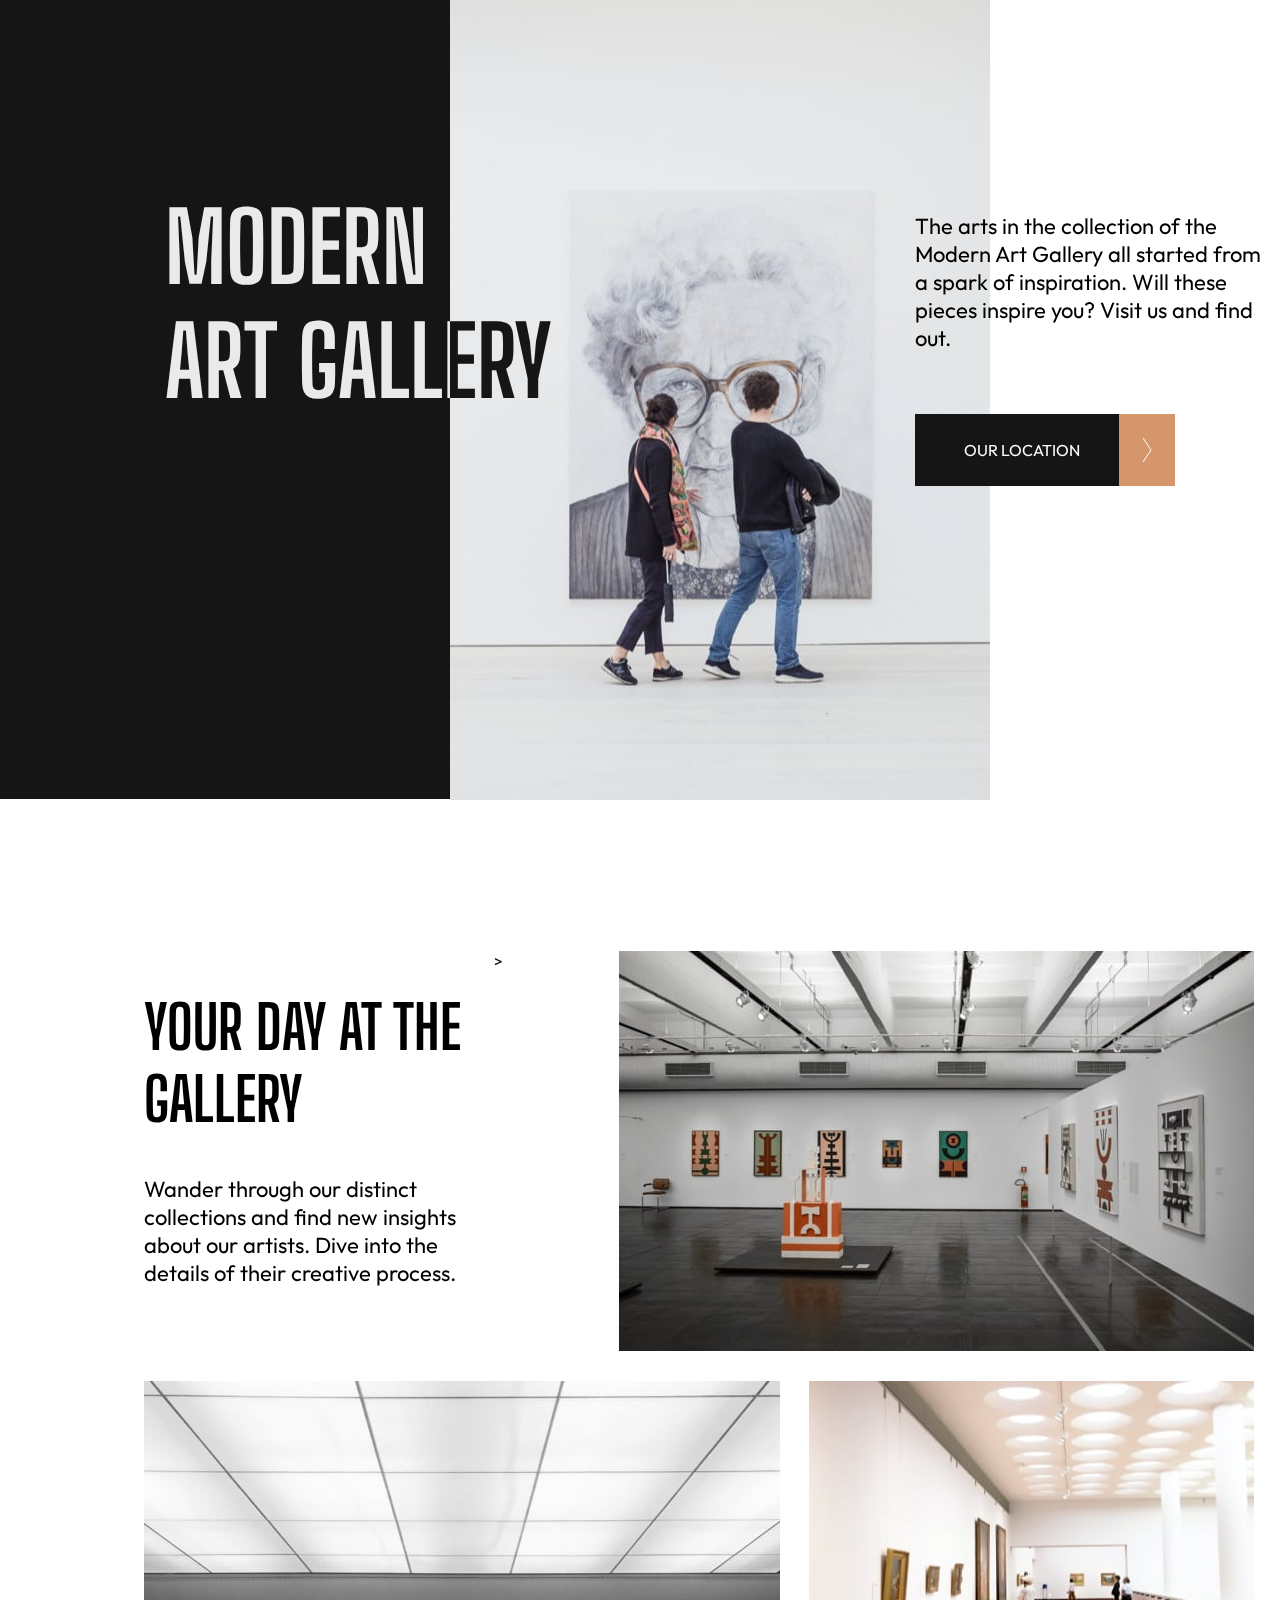
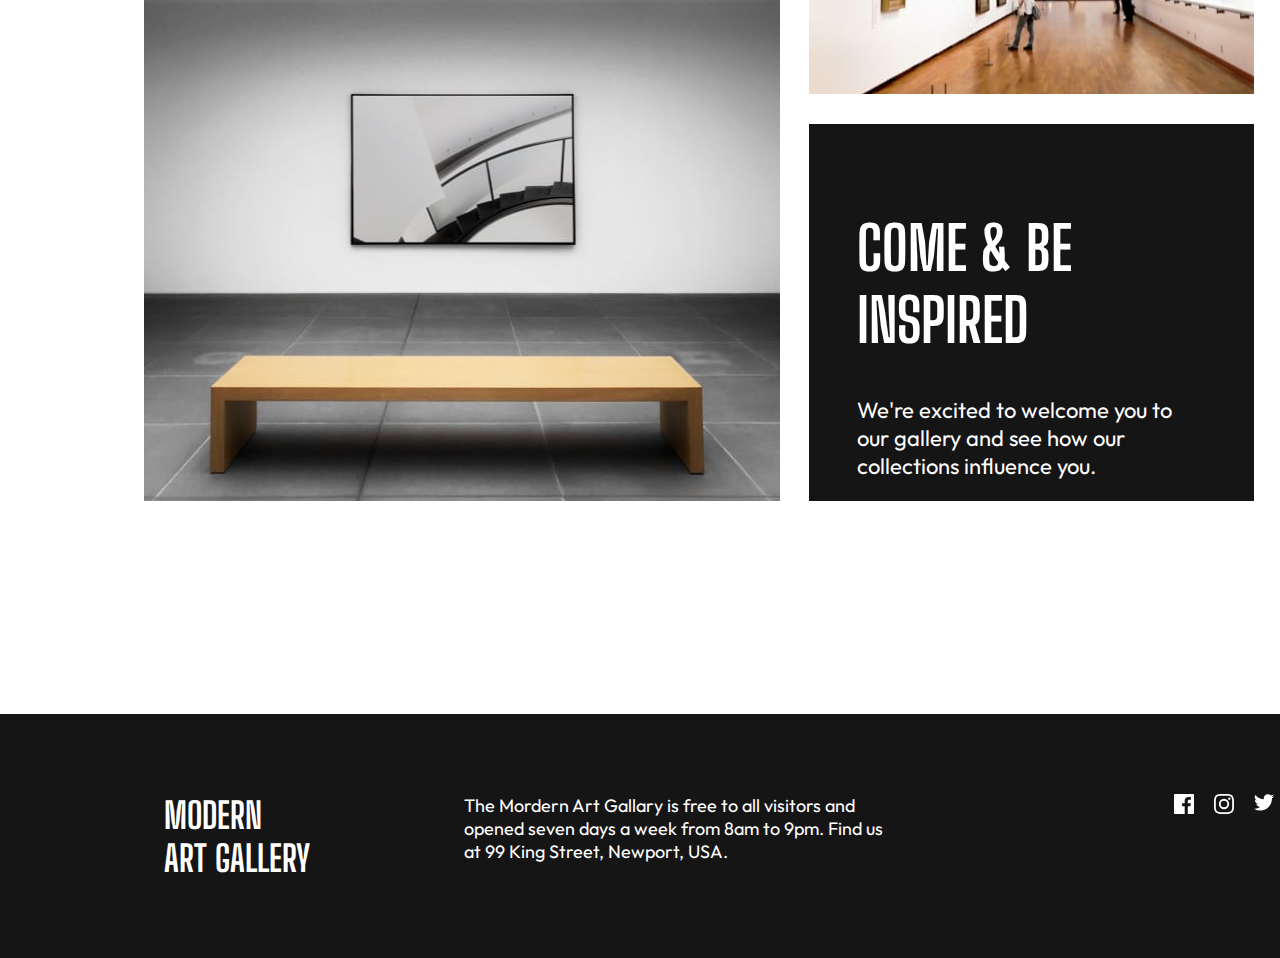
==== project-1.1/gallary.html @ 06f9ac6f "Almost finish with desktop first page" ====
<!DOCTYPE html>
<html lang="en">
<head>
    <meta charset="UTF-8">
    <meta http-equiv="X-UA-Compatible" content="IE=edge">
    <meta name="viewport" content="width=device-width, initial-scale=1.0">
    <link rel="icon" type="image/png" sizes="32x32" href="../art-gallery-website/assets/favicon-32x32.png">
    <title>Art Gallary | Awal Abdulai Project 1.10</title>
    <link rel="preconnect" href="https://fonts.googleapis.com">
    <link rel="preconnect" href="https://fonts.gstatic.com" crossorigin>
    <link href="https://fonts.googleapis.com/css2?family=Big+Shoulders+Display:wght@900&family=Outfit:wght@300&display=swap" rel="stylesheet">
    <link rel="stylesheet" href="./gallary-styles.css">
</head>
<body>
    <div id="container-1">
        <header id="main-header">
            <img id="img-hero-phone" src="../art-gallery-website/assets/mobile/image-hero.jpg">
            <img id="img-hero-tab" src="../art-gallery-website/assets/tablet/image-hero.jpg">
            <img id="img-hero-pc" src="../art-gallery-website/assets/desktop/image-hero.jpg">
            <div id="black-box"></div>
            <div id="main-header-text">
                <h1>MODERN <span>ART GALLERY</span></h1>
            <p>The arts in the collection of the
                Modern Art Gallery all started from
                a spark of inspiration. Will these 
                pieces inspire you? Visit us and find out.
            </p>
            <div id="location-main"><a id="location-main-a" href="#">OUR LOCATION</a><div id="location-dir"><img src="../art-gallery-website/assets/icon-arrow-right.svg" alt="right arrow"></div></div>
            </div>
            
        </header>
        <div id="gallery-room">
            <div id="gallery-room-head">
                <h1 class="medium-heading">YOUR DAY AT THE GALLERY</h1>
                <P>Wander through our distinct collections and find new insights
                    about our artists. Dive into the details of their creative process.
                </P>
            </div>
           >
                <img id="img-1" class="img-phone" src="../art-gallery-website/assets/mobile/image-grid-1.jpg">
                <img id="img-2" class="img-phone" src="../art-gallery-website/assets/mobile/image-grid-2.jpg">
                <img id="img-3" class="img-phone" src="../art-gallery-website/assets/mobile/image-grid-3.jpg">
           
                <img id="img-1" class="img-tab" src="../art-gallery-website/assets/tablet/image-grid-1.jpg">
                <img id="img-2" class="img-tab" src="../art-gallery-website/assets/tablet/image-grid-2.jpg">
                <img id="img-3" class="img-tab" src="../art-gallery-website/assets/tablet/image-grid-3.jpg">
            
                <img id="img-1" class="img-pc" src="../art-gallery-website/assets/desktop/image-grid-1.jpg" width="635px" height="400px">
                <img id="img-2" class="img-pc" src="../art-gallery-website/assets/desktop/image-grid-2.jpg" width="636px" height="720px">
                <img id="img-3" class="img-pc" src="../art-gallery-website/assets/desktop/image-grid-3.jpg" width="445px" height="313px">
           
            
            <div id="gallery-room-foot">
                <h1 class="medium-heading">COME & BE INSPIRED</h1>
                <P>We're excited to welcome you to our gallery 
                    and see how our collections influence you.
                </P>
            </div>
        </div>
        <footer id="main-footer">
            <div id="main-footer-content">
                <div id="main-footer-text">
                    <h1 class="small-heading">MODERN <span> ART GALLERY</span></h1>
                    <P>The Mordern Art Gallary is free to all visitors and opened
                    seven days a week from 8am to 9pm. Find us at 99 King
                    Street, Newport, USA.
                </P>
                </div>

                <div id="social">
                    <div id="facebook-el"><img id="facebook" src="../art-gallery-website/assets/icon-facebook.svg" alt="facebook"></div>
                    <div id="instagram-el"><img id="instagram" src="../art-gallery-website/assets/icon-instagram.svg" alt="instagram"></div>
                    <div id="twiter-el"><img id="tweeter" src="../art-gallery-website/assets/icon-twitter.svg" alt="twiter"></div>
                </div>
        
            </div>
    </footer>
    </div>
    
</body>
</html>
---- project-1.1/gallary-styles.css ----
:root{
    --brown:#D5966C;
    --black: #151515;
    --dark-gray: #444444;
    --white: #FFFFFF;
}
h1{
    font-family: 'Big Shoulders Display', cursive;
    font-size: 96px;
}
.medium-heading{font-size: 60px;}
.small-heading{font-size: 36px;}


p{
    font-family: 'Outfit', sans-serif;
    font-size: 22px;
}


html{
    /* background-color: aqua; */
    width: 100vw;
    overflow-x: hidden;
}
body{
    width: 100vw;
    /* background-color: #7a7777; */
    margin: 0px;
    overflow-x: hidden;
    font-family: 'Outfit', sans-serif;
}
#img-hero-phone{ display:none ;}
#img-hero-tab{ display:none ;}


.img-phone{display: none;}
.img-tab{display: none;}


#container-1{
margin: auto;
padding: 0;
width: 1440px;




}
header{
    position: relative;
    top: 0;
}
#main-header-text{
    width: 1110px;
    height: calc(160px + 64px + 72px);
    /* background-color: #ca7676; */
    position: absolute;
    left: 165px;
    top: 190px;
    

}
#main-header-text h1{
    display: block;
    width: 514px;
    position: absolute;
    margin-top: 0;
    top: 0;
    left: 0;
    color: var(--white);
    box-sizing: border-box;
    text-align: left;
    mix-blend-mode: difference;
    
    /* background-color: beige; */
}
#main-header-text p{
    display: block;
    position: absolute;
    width: 360px;
    right: 0;
    top: 0;
    /* background-color: aqua; */
}
#main-header-text span {
    display: block;
}
#black-box{
    width: 450px;
    height: 799px;
    background-color: var(--black);
    float: left;
    color: #151515;
}
#location-main{
    position: absolute;
    width: 260px;
    height: 72px;
    background-color: var(--black);
    color: var(--white);
    right: 100px;
    bottom: 0;

    --dir-color:var(--brown);
}
#location-main:hover{
    background-color: var(--brown);
    --dir-color: var(--black);

}
#location-dir{
    width: 56px;
    height: 72px;
    background-color: var(--dir-color);
    position: absolute;
    top: 0;
    right: 0;
}
#location-dir:hover{
    background-color: #151515;
}
#location-main-a{
    display: block;
    width: fit-content;
    color: var(--white);
    text-align: center;
    text-decoration: none;
    position: relative;
    top: 50%;
    left: 50%;
    transform: translate(-70%, -50%);
    
}
#location-main img{
    display: block;
    position: relative;
    top: 50%;
    left: 50%;
    transform: translate(-50%, -50%);
}

#gallery-room{
    width:1110px;
    height: 1150px;
    margin-top: 147px;

    position: relative;
    left: 144px;

}
#gallery-room-head{
    width: 350px;
    height: 280px;
    float: left;
    
    
}
#gallery-room-foot{
    background-color: var(--black);
    color: var(--white);
    width: 445px;
    height: 377px;
    box-sizing: border-box;
    padding: 48px;

    position: absolute;
    right: 0;
    bottom: 0;
}
#img-1{ float: right;}
#img-2{position: absolute; left: 0; bottom: 0;}
#img-3{position: absolute; right: 0; top: 430px;}

#main-footer{
    background-color: var(--black);
    color: var(--white);
    width: 1440px;
    height: 244px;
    padding: 80px 164px;

    margin-top: 213px;
    box-sizing: border-box;

    position: relative;
}
#main-footer-content{
    width: 1110px;
    height: 84px;
   

}
#main-footer-text{
    margin-top: 0;
    width: 730px; 
    height: 84px;

    float: left;
}
#main-footer-text span{ display: block;}

#main-footer-content h1 { display: block; width: 200px; height: 58px; float: left; margin-top: 0;}
#main-footer-content p{display:block; width: 430px; height: 84px; float: right; margin-top: 0; font-size: 18px;}
#social{
     width: 100px;
    height: 20px;
    float: right;

    display: flex;
    justify-content: space-between;
}

#facebook-el, #instagram-el{
    width: 20px;
    height: 20px;
} 
#twiter-el{
    width: 20px;
    height: 16.5px;
}
#facebook:hover, #instagram:hover, #tweeter:hover{
    accent-color: var(--brown);
}
@media screen and (max-width:375px) {
    #img-hero-phone{ display: block;}
    .img-phone{display: block;}

    #img-hero-pc{display: none;}
    .img-pc{display: none;}
}
@media screen and (max-width: 769px) {
    #img-hero-tab{ display: block;}
    .img-tab{display: block;}

    #img-hero-pc{display: none;}
    .img-pc{display: none;}
}
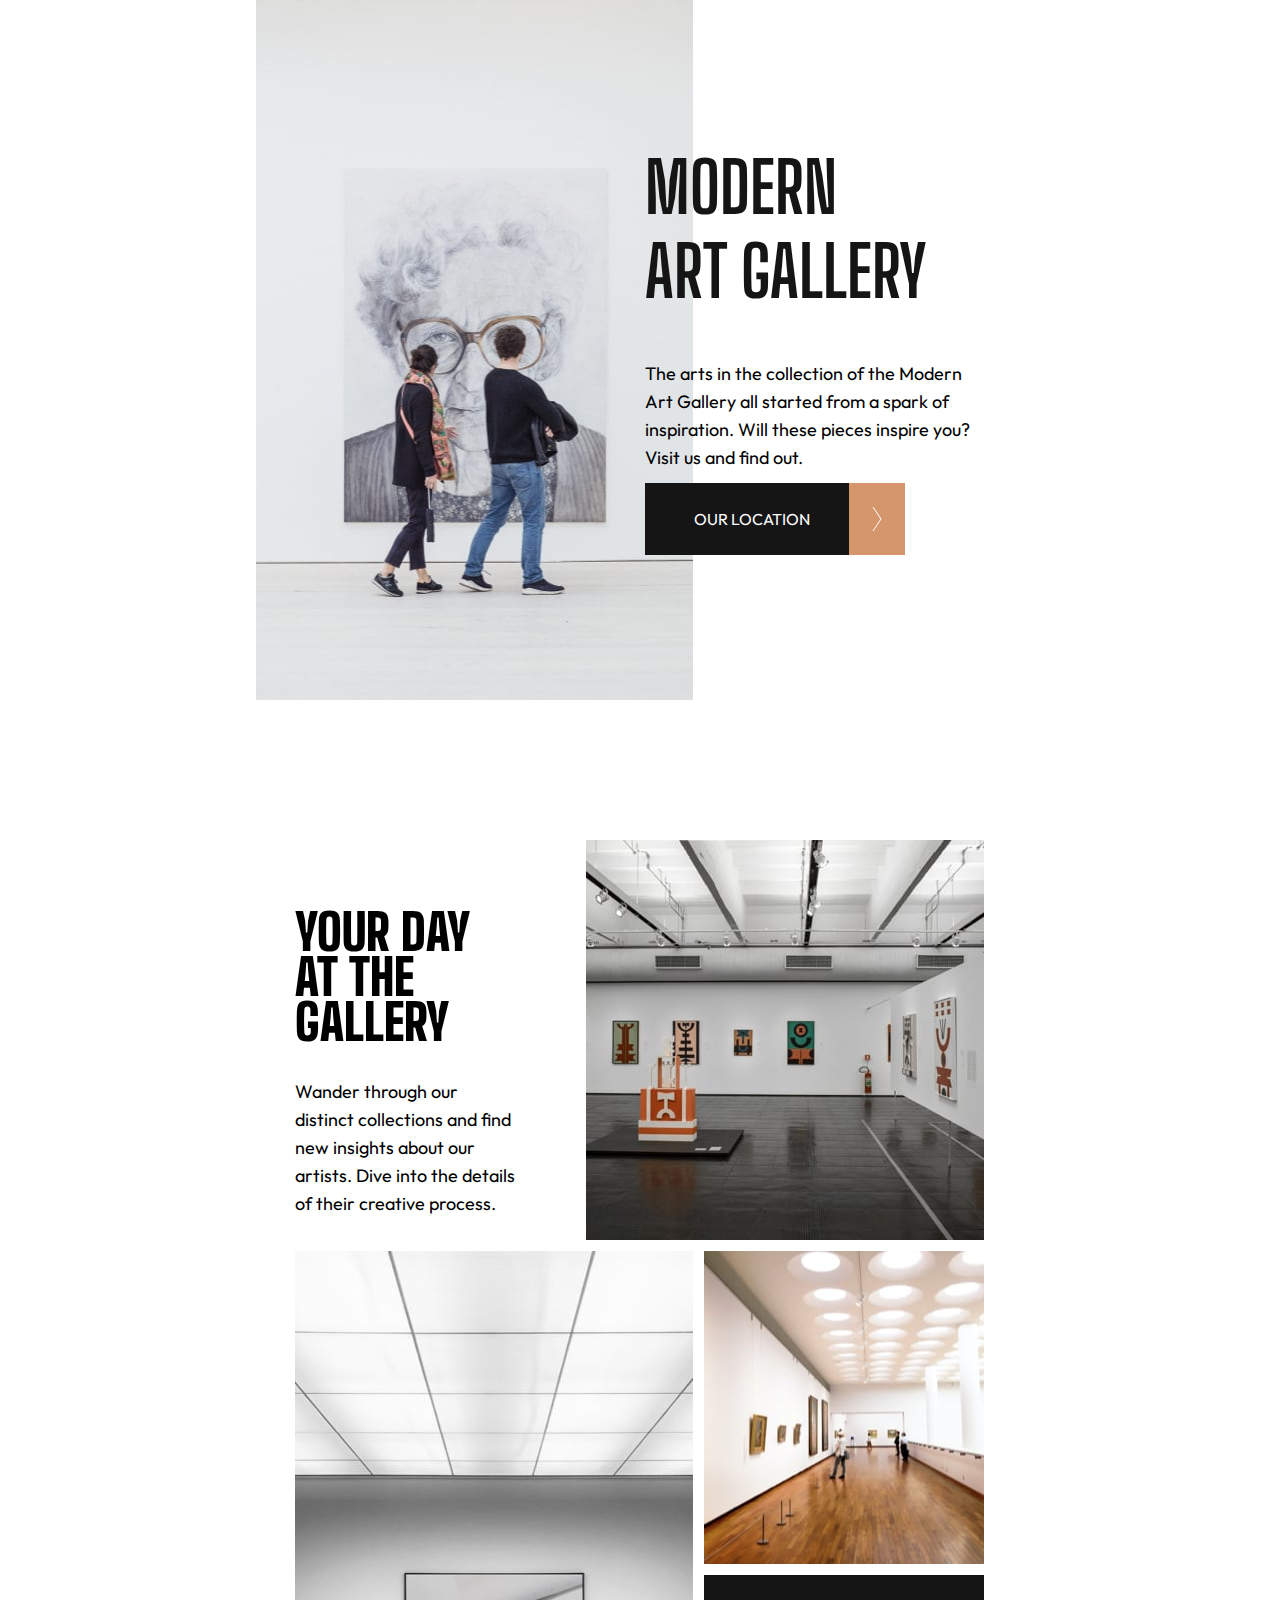
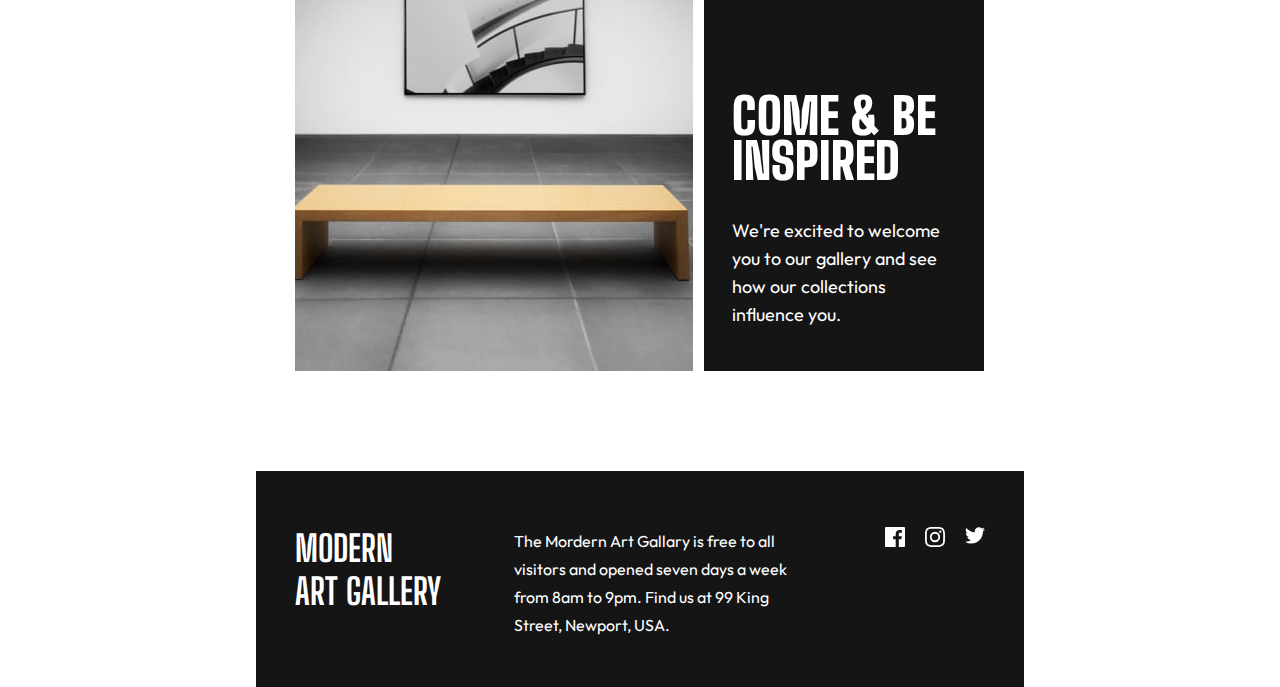
==== commit e22b3081: "ALmost finished all main pages" ====
--- a/project-1.1/gallary.html
+++ b/project-1.1/gallary.html
@@ -14,8 +14,8 @@
 <body>
     <div id="container-1">
         <header id="main-header">
-            <img id="img-hero-phone" src="../art-gallery-website/assets/mobile/image-hero.jpg">
-            <img id="img-hero-tab" src="../art-gallery-website/assets/tablet/image-hero.jpg">
+            <img id="img-hero-phone" src="../art-gallery-website/assets/mobile/image-hero.jpg" width="375px" height="240px">
+            <img id="img-hero-tab" src="../art-gallery-website/assets/tablet/image-hero.jpg" width="437px" height="700px">
             <img id="img-hero-pc" src="../art-gallery-website/assets/desktop/image-hero.jpg">
             <div id="black-box"></div>
             <div id="main-header-text">
@@ -24,8 +24,9 @@
                 Modern Art Gallery all started from
                 a spark of inspiration. Will these 
                 pieces inspire you? Visit us and find out.
+                <div id="location-main"><a id="location-main-a" href="#">OUR LOCATION</a><div id="location-dir"><img src="../art-gallery-website/assets/icon-arrow-right.svg" alt="right arrow"></div></div>
             </p>
-            <div id="location-main"><a id="location-main-a" href="#">OUR LOCATION</a><div id="location-dir"><img src="../art-gallery-website/assets/icon-arrow-right.svg" alt="right arrow"></div></div>
+            
             </div>
             
         </header>
@@ -36,10 +37,10 @@
                     about our artists. Dive into the details of their creative process.
                 </P>
             </div>
-           >
-                <img id="img-1" class="img-phone" src="../art-gallery-website/assets/mobile/image-grid-1.jpg">
-                <img id="img-2" class="img-phone" src="../art-gallery-website/assets/mobile/image-grid-2.jpg">
-                <img id="img-3" class="img-phone" src="../art-gallery-website/assets/mobile/image-grid-3.jpg">
+           
+                <img id="img-1" class="img-phone" src="../art-gallery-website/assets/mobile/image-grid-1.jpg" width="343px" height="320px">
+                <img id="img-2" class="img-phone" src="../art-gallery-website/assets/mobile/image-grid-2.jpg" width="343px" height="480px">
+                <img id="img-3" class="img-phone" src="../art-gallery-website/assets/mobile/image-grid-3.jpg" width="343px" height="200px">
            
                 <img id="img-1" class="img-tab" src="../art-gallery-website/assets/tablet/image-grid-1.jpg">
                 <img id="img-2" class="img-tab" src="../art-gallery-website/assets/tablet/image-grid-2.jpg">
--- a/project-1.1/gallary-styles.css
+++ b/project-1.1/gallary-styles.css
@@ -30,8 +30,8 @@
     overflow-x: hidden;
     font-family: 'Outfit', sans-serif;
 }
-#img-hero-phone{ display:none ;}
-#img-hero-tab{ display:none ;}
+#img-hero-phone{ display:none;}
+#img-hero-tab{display:none;}
 
 
 .img-phone{display: none;}
@@ -54,13 +54,13 @@
 #main-header-text{
     width: 1110px;
     height: calc(160px + 64px + 72px);
-    /* background-color: #ca7676; */
     position: absolute;
     left: 165px;
     top: 190px;
     
 
 }
+
 #main-header-text h1{
     display: block;
     width: 514px;
@@ -68,20 +68,19 @@
     margin-top: 0;
     top: 0;
     left: 0;
+    text-align: left;
     color: var(--white);
     box-sizing: border-box;
-    text-align: left;
     mix-blend-mode: difference;
-    
-    /* background-color: beige; */
-}
+}
+
 #main-header-text p{
     display: block;
     position: absolute;
     width: 360px;
     right: 0;
     top: 0;
-    /* background-color: aqua; */
+
 }
 #main-header-text span {
     display: block;
@@ -97,10 +96,11 @@
     position: absolute;
     width: 260px;
     height: 72px;
+    right: 100px;
+    bottom: 0;
+
     background-color: var(--black);
     color: var(--white);
-    right: 100px;
-    bottom: 0;
 
     --dir-color:var(--brown);
 }
@@ -221,17 +221,262 @@
 #facebook:hover, #instagram:hover, #tweeter:hover{
     accent-color: var(--brown);
 }
-@media screen and (max-width:375px) {
-    #img-hero-phone{ display: block;}
-    .img-phone{display: block;}
+@media screen and (min-width: 768px) and (max-width:1439.9px) {
+    p{
+        font-size: 18px;
+        line-height: 28px;
+    }
+    .medium-heading{font-size: 50px; line-height: 45px; font-weight: 900;}
+    .small-heading{font-size: 36px;}
+
+    #img-hero-tab{
+        display: block;
+        position: absolute;
+        top: 0;
+        left: 0;
+        }
+    .img-tab{display: block;}
+    #black-box{display: none;}
+    body{ margin-top: 0;}
+    #container-1{
+        margin-top: 0;
+        width: 768px;
+    }
+    header{
+        width: 100%;
+        height: 700px;
+        position: relative;
+        top: 0;
+        padding: 0;
+    }
 
     #img-hero-pc{display: none;}
     .img-pc{display: none;}
-}
-@media screen and (max-width: 769px) {
-    #img-hero-tab{ display: block;}
-    .img-tab{display: block;}
+
+    #main-header-text{
+        position: absolute;
+        width: 339px;
+        height: 410px;
+        left: 389px;
+        top: 145px;
+    }
+
+    #gallery-room-head{
+        width: 223px;
+        height: 299px;
+        position: absolute;
+        top: 36px;
+        left: 0;
+    }
+    #location-main{left: 0;}
+    #gallery-room-foot{
+        background-color: var(--black);
+        color: var(--white);
+        width: 280px;
+        height: 396px;
+        box-sizing: border-box;
+        padding: 85px 28px;
+    
+        position: absolute;
+        right: 0;
+        bottom: 0;
+    }
+    #img-1{
+        position: absolute;
+        top: 0;
+        right: 0;
+    }
+    #img-2{position: absolute; left: 0; bottom: 0;}
+    #img-3{position: absolute; right: 0; top: 411px;}
+    #main-header-text h1{
+        position: relative;
+        font-size: 70px;
+        width: 100%;
+        mix-blend-mode: normal;
+        color: var(--black);
+    }
+    #main-header-text p{
+        font-size: 18px;
+        position: relative;
+        width: 100%;
+    }
+    #gallery-room{
+        position: relative;
+        margin-top: 140px;
+        width: 689px;
+        height: 1131px;
+        left: 39px;
+    }
+    
+    #main-footer{
+        width: 100%;
+        height: 216px;
+        
+        margin-top: 100px;
+        box-sizing: border-box;
+        padding: 56px 39px;
+    
+        position: relative;
+    }
+    #main-footer-content{
+        width: 690px;
+        height: 104px;
+        
+    
+    }
+    #main-footer-text{
+        margin-top: 0;
+        width: 500px; 
+        height: 104px;
+    
+        float: left;
+    }
+    
+    #main-footer-content h1 { width: 200px; height: 40px; float: left; margin-top: 0;}
+    #main-footer-content p{ width: 281px; height: 104px; float: right; margin-top: 0; font-size: 16px;}
+    #social{
+        width: 100px;
+        height: 20px;
+        float: right;
+    
+        display: flex;
+        justify-content: space-between;
+    }
+
+}
+
+@media screen and (max-width:375px) {
+  
+    #img-hero-phone{display: block;}
+    .img-phone{display: block;}
 
     #img-hero-pc{display: none;}
     .img-pc{display: none;}
-}
+    #black-box{display: none;}
+
+    
+    p{
+        font-size: 18px;
+        line-height: 28px;
+        font-weight: 300;
+    }
+    .medium-heading{font-size: 50px; line-height: 45px; font-weight: 900;}
+    .small-heading{font-size: 36px;}
+
+    #container-1{
+        margin:0 auto;
+        width: 375px;
+        height: 2811px;
+    }
+    header{
+        width: 100%;
+        height: 630px;
+        position: relative;
+        top: 0;
+        padding: 0;
+    }
+
+    #gallery-room{
+        position: relative;
+        margin-top: 120px 0px auto auto;
+        width: 343px;
+        height: 1505px;
+        left: 16px;
+        
+    }
+
+    #main-footer{
+        width: 100%;
+        height: 336px;
+        
+        margin-top: 120px;
+        box-sizing: border-box;
+        padding: 48px 32px;
+    
+        position: absolute;
+        top: 2450px;
+    }
+
+    #main-header-text{
+        position: absolute;
+        width: 343px;
+        height: 390px;
+        
+        left: 16px;
+        top: 272px;
+    }
+
+    #main-header-text h1{
+        width: 343px;
+        height: 110px;
+        position: relative;
+        font-size: 70px;
+        top: 0;
+        left: 0;
+        mix-blend-mode: normal;
+        color: var(--black);
+    }
+
+    #main-header-text p{
+        position: absolute;
+        width: 100%;
+        top:  142px;
+        height: 112px;
+    }
+    #location-main{left: 0; margin-top: 32px;}
+
+
+    #gallery-room-head{
+       width: 343px;
+       height: 233px;
+       position: absolute;
+       top: 345px;
+    }
+    #gallery-room-foot{
+        background-color: var(--black);
+        color: var(--white);
+        width: 343px;
+        height: 329px;
+        position: absolute;
+        top: 1306px;
+        box-sizing: border-box;
+        padding: 85px 28px;
+    
+        
+    }
+    #img-1{
+        position: absolute;
+        top: 0;
+    }
+    #img-2{position: absolute; top: 585px;}
+    #img-3{position: absolute; top: 1081px;} 
+    
+
+    #main-footer-content{
+        width: 311px;
+        height: 240px;
+        
+    
+    }
+    #main-footer-text{
+        margin-top: 0;
+        width: 311px; 
+        height: 200px;
+        
+    }
+   
+    #main-footer-content h1 { width: 311px; height: 78px;}
+    #main-footer-content p{ width: 311px; height: 104px; } 
+
+    #social{
+        width: 100px;
+        height: 20px;
+        float: left;
+        margin-top: 32px;
+    
+        display: flex;
+        justify-content: space-between;
+    } 
+
+
+}
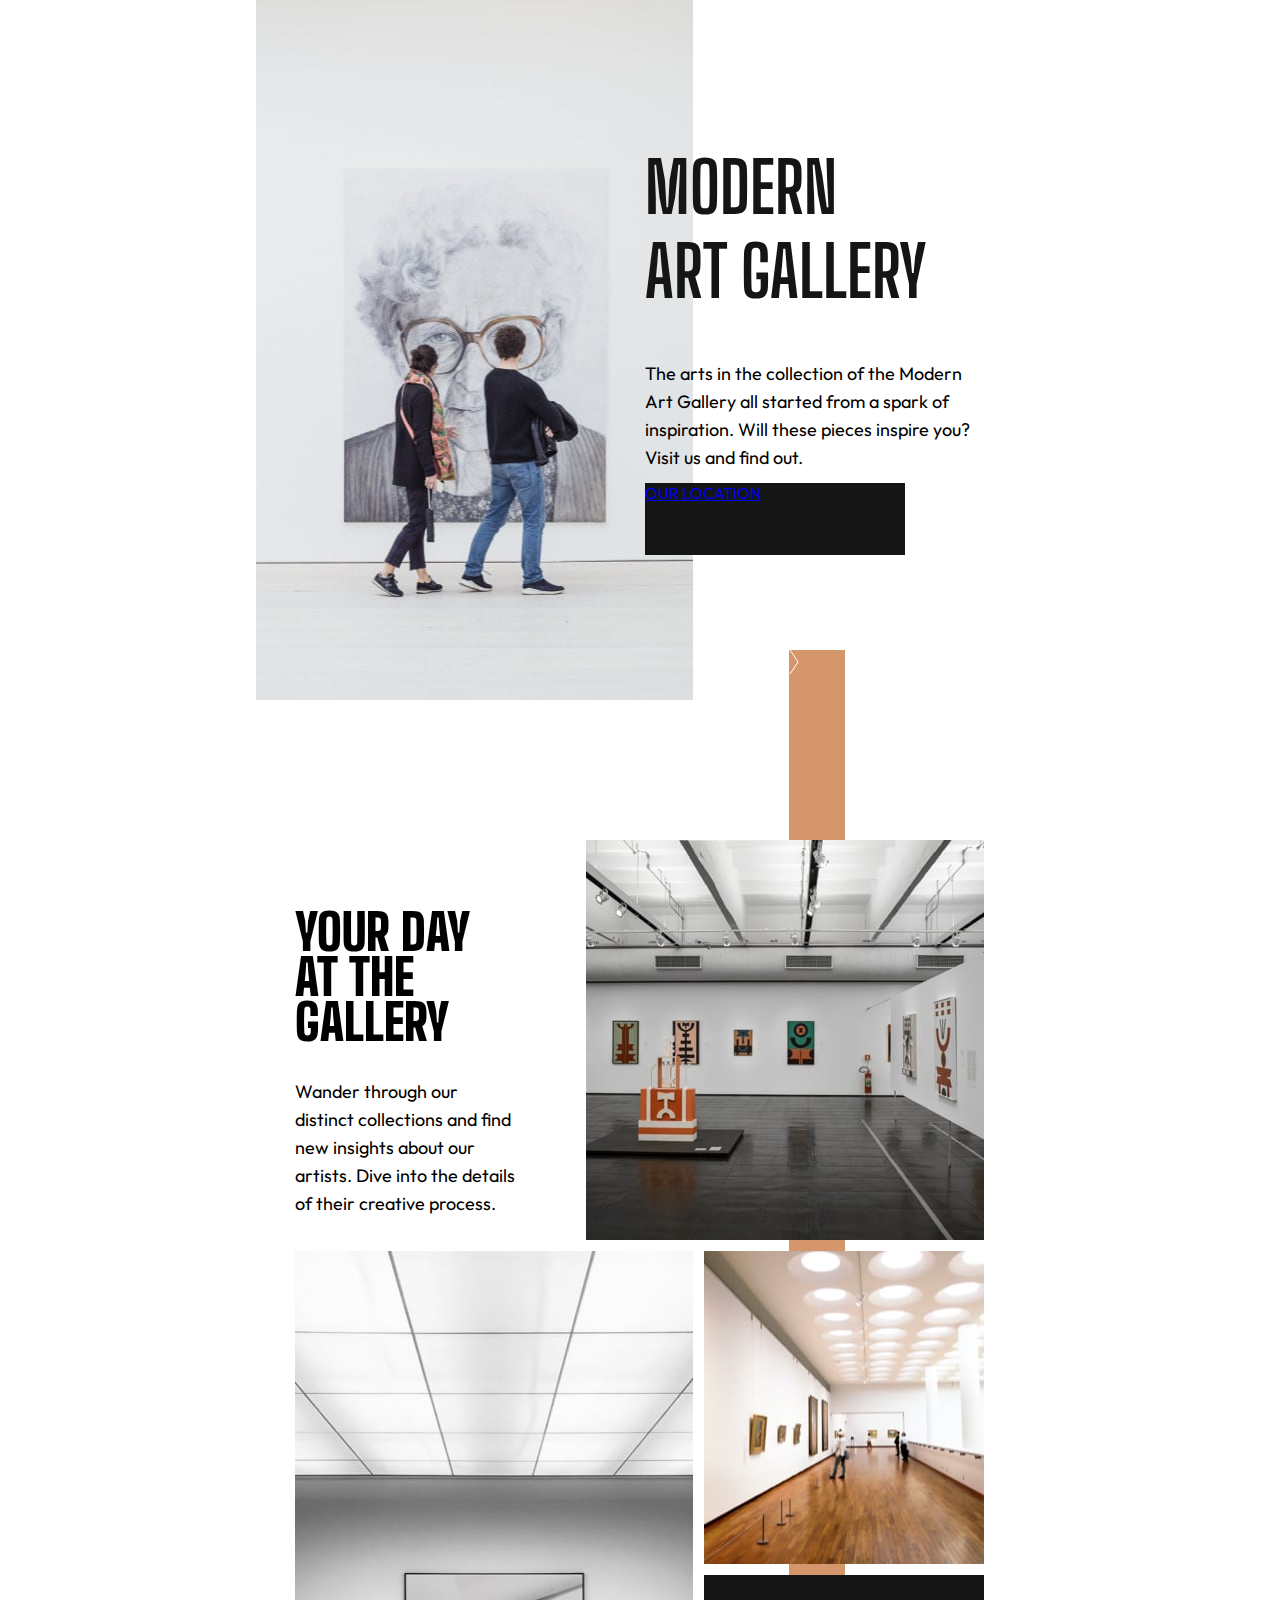
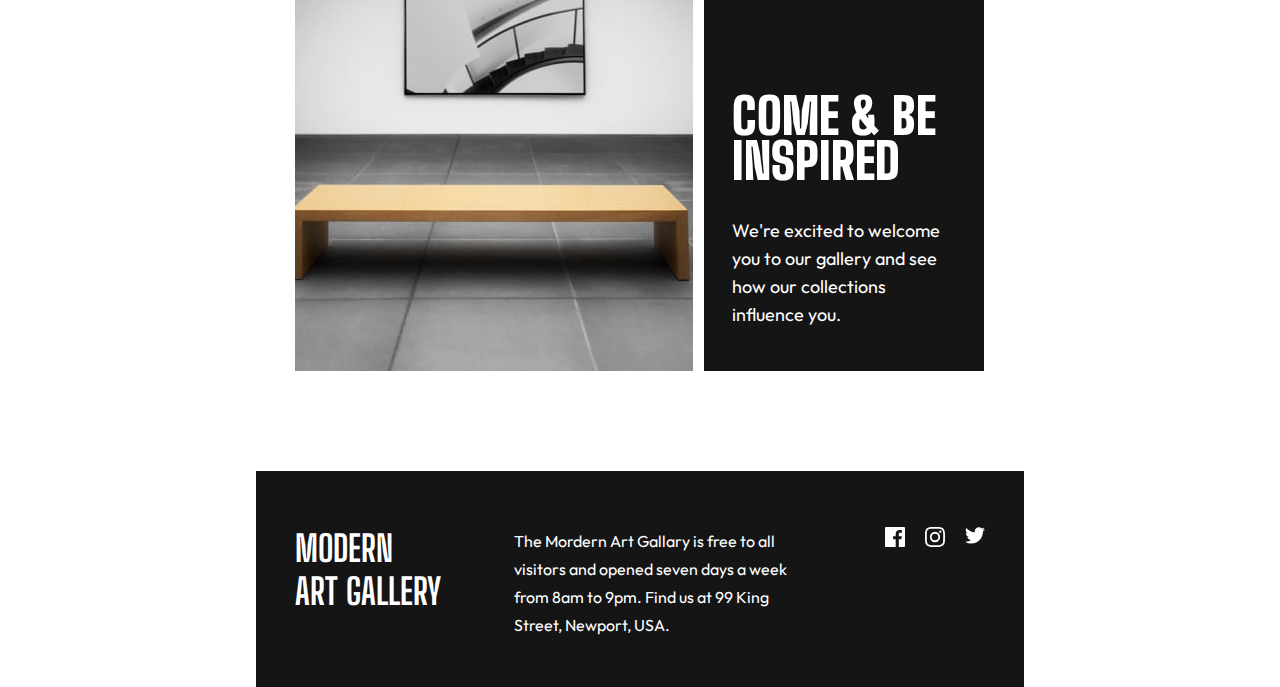
==== commit 342f9107: "trouble shooting commit" ====
--- a/project-1.1/gallary.html
+++ b/project-1.1/gallary.html
@@ -24,7 +24,7 @@
                 Modern Art Gallery all started from
                 a spark of inspiration. Will these 
                 pieces inspire you? Visit us and find out.
-                <div id="location-main"><a id="location-main-a" href="#">OUR LOCATION</a><div id="location-dir"><img src="../art-gallery-website/assets/icon-arrow-right.svg" alt="right arrow"></div></div>
+                <div id="location-main"><a id="location-main-a" href="./location.html">OUR LOCATION</a><div id="location-dir"><img src="../art-gallery-website/assets/icon-arrow-right.svg" alt="right arrow"></div></div>
             </p>
             
             </div>
@@ -77,6 +77,6 @@
             </div>
     </footer>
     </div>
-    
+
 </body>
-</html>+</html> --- a/project-1.1/gallary-styles.css
+++ b/project-1.1/gallary-styles.css
@@ -115,32 +115,7 @@
     background-color: var(--dir-color);
     position: absolute;
     top: 0;
-    right: 0;
-}
-#location-dir:hover{
-    background-color: #151515;
-}
-#location-main-a{
-    display: block;
-    width: fit-content;
-    color: var(--white);
-    text-align: center;
-    text-decoration: none;
-    position: relative;
-    top: 50%;
-    left: 50%;
-    transform: translate(-70%, -50%);
-    
-}
-#location-main img{
-    display: block;
-    position: relative;
-    top: 50%;
-    left: 50%;
-    transform: translate(-50%, -50%);
-}
-
-#gallery-room{
+    right: 
     width:1110px;
     height: 1150px;
     margin-top: 147px;
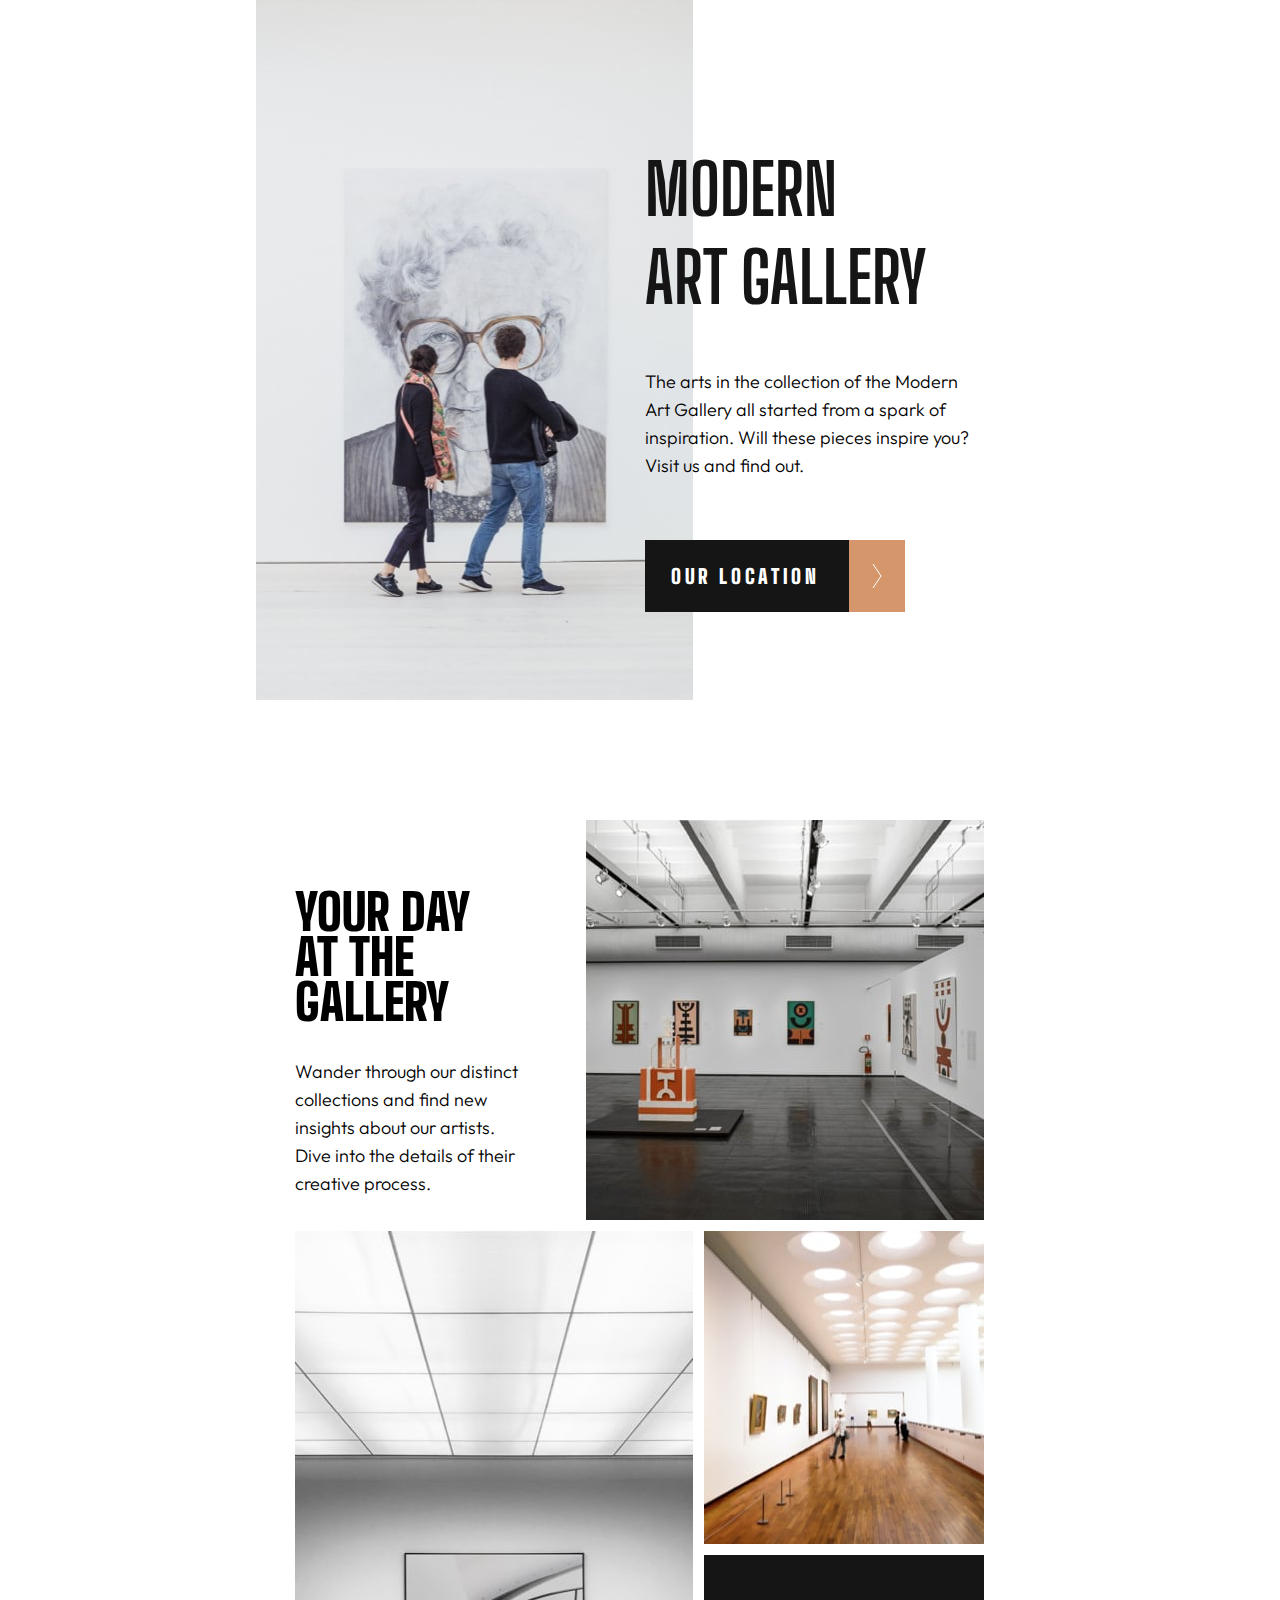
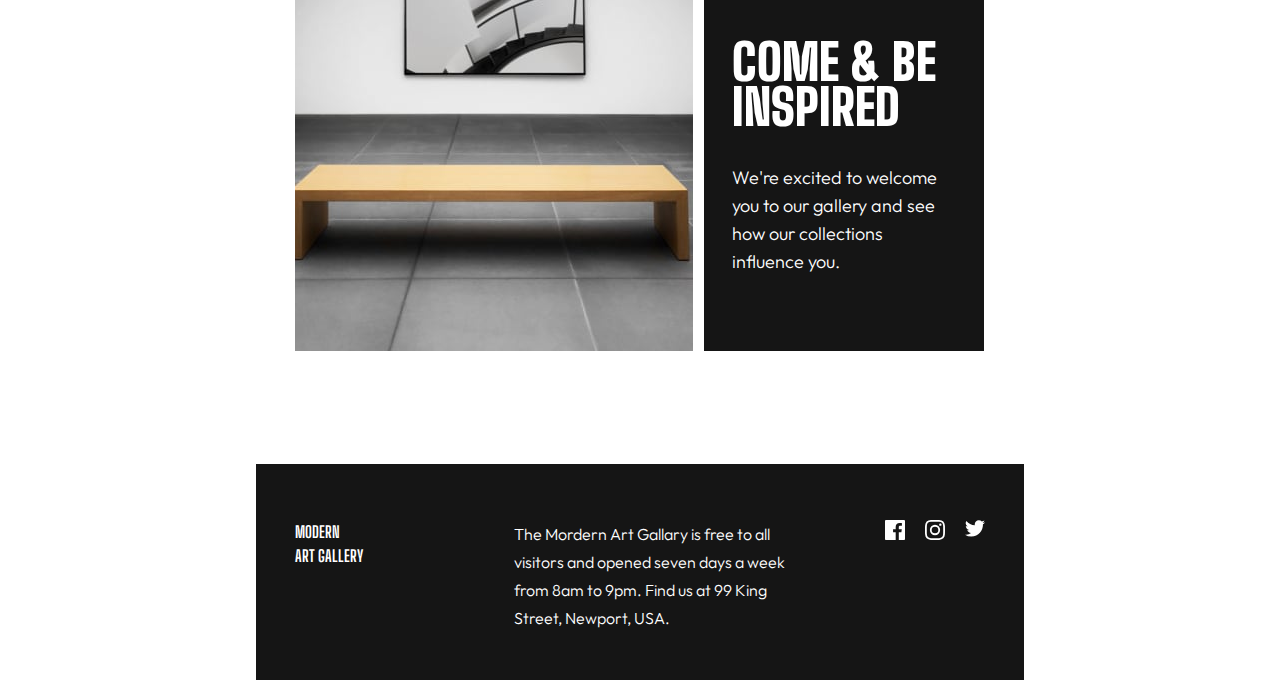
==== commit 63b93674: "Only to left with tab footer arrangement" ====
--- a/project-1.1/gallary.html
+++ b/project-1.1/gallary.html
@@ -19,12 +19,13 @@
             <img id="img-hero-pc" src="../art-gallery-website/assets/desktop/image-hero.jpg">
             <div id="black-box"></div>
             <div id="main-header-text">
-                <h1>MODERN <span>ART GALLERY</span></h1>
+                <h1>MODERN <br> ART GALLERY</h1>
             <p>The arts in the collection of the
                 Modern Art Gallery all started from
                 a spark of inspiration. Will these 
-                pieces inspire you? Visit us and find out.
-                <div id="location-main"><a id="location-main-a" href="./location.html">OUR LOCATION</a><div id="location-dir"><img src="../art-gallery-website/assets/icon-arrow-right.svg" alt="right arrow"></div></div>
+                pieces inspire you? Visit us and find out. 
+                <br>
+                <span id="location-main"><a id="location-main-a" href="./location.html">OUR LOCATION</a><span id="location-dir"><img src="../art-gallery-website/assets/icon-arrow-right.svg" alt="right arrow"></span></span>
             </p>
             
             </div>
@@ -32,7 +33,7 @@
         </header>
         <div id="gallery-room">
             <div id="gallery-room-head">
-                <h1 class="medium-heading">YOUR DAY AT THE GALLERY</h1>
+                <h1 class="medium-heading">YOUR DAY <br class="phoneBreak"> AT THE GALLERY</h1>
                 <P>Wander through our distinct collections and find new insights
                     about our artists. Dive into the details of their creative process.
                 </P>
@@ -61,17 +62,17 @@
         <footer id="main-footer">
             <div id="main-footer-content">
                 <div id="main-footer-text">
-                    <h1 class="small-heading">MODERN <span> ART GALLERY</span></h1>
-                    <P>The Mordern Art Gallary is free to all visitors and opened
+                    <h1 class="small-heading">MODERN <br> ART GALLERY</h1>
+                    <P class="small-p">The Mordern Art Gallary is free to all visitors and opened
                     seven days a week from 8am to 9pm. Find us at 99 King
                     Street, Newport, USA.
                 </P>
                 </div>
 
                 <div id="social">
-                    <div id="facebook-el"><img id="facebook" src="../art-gallery-website/assets/icon-facebook.svg" alt="facebook"></div>
-                    <div id="instagram-el"><img id="instagram" src="../art-gallery-website/assets/icon-instagram.svg" alt="instagram"></div>
-                    <div id="twiter-el"><img id="tweeter" src="../art-gallery-website/assets/icon-twitter.svg" alt="twiter"></div>
+                    <div id="facebook-el"><svg id="facebook" width="20" height="20" xmlns="http://www.w3.org/2000/svg"><path d="M18.896 0H1.104C.494 0 0 .494 0 1.104v17.793C0 19.506.494 20 1.104 20h9.58v-7.745H8.076V9.237h2.606V7.01c0-2.583 1.578-3.99 3.883-3.99 1.104 0 2.052.082 2.329.119v2.7h-1.598c-1.254 0-1.496.597-1.496 1.47v1.928h2.989l-.39 3.018h-2.6V20h5.098c.608 0 1.102-.494 1.102-1.104V1.104C20 .494 19.506 0 18.896 0Z" fill="#FFF"/></svg></div>
+                    <div id="instagram-el"><svg id="instagram" width="20" height="20" xmlns="http://www.w3.org/2000/svg"><path d="M10 1.802c2.67 0 2.987.01 4.042.059 2.71.123 3.975 1.409 4.099 4.099.048 1.054.057 1.37.057 4.04 0 2.672-.01 2.988-.057 4.042-.124 2.687-1.387 3.975-4.1 4.099-1.054.048-1.37.058-4.041.058-2.67 0-2.987-.01-4.04-.058-2.718-.124-3.977-1.416-4.1-4.1-.048-1.054-.058-1.37-.058-4.041 0-2.67.01-2.986.058-4.04.124-2.69 1.387-3.977 4.1-4.1 1.054-.048 1.37-.058 4.04-.058ZM10 0C7.284 0 6.944.012 5.877.06 2.246.227.227 2.242.061 5.877.01 6.944 0 7.284 0 10s.012 3.057.06 4.123c.167 3.632 2.182 5.65 5.817 5.817 1.067.048 1.407.06 4.123.06s3.057-.012 4.123-.06c3.629-.167 5.652-2.182 5.816-5.817.05-1.066.061-1.407.061-4.123s-.012-3.056-.06-4.122C19.777 2.249 17.76.228 14.124.06 13.057.01 12.716 0 10 0Zm0 4.865a5.135 5.135 0 1 0 0 10.27 5.135 5.135 0 0 0 0-10.27Zm0 8.468a3.333 3.333 0 1 1 0-6.666 3.333 3.333 0 0 1 0 6.666Zm5.338-9.87a1.2 1.2 0 1 0 0 2.4 1.2 1.2 0 0 0 0-2.4Z" fill="#FFF"/></svg></div>
+                    <div id="twiter-el"><svg id="twiter" width="20" height="17" xmlns="http://www.w3.org/2000/svg"><path d="M20 2.172a8.192 8.192 0 0 1-2.357.646 4.11 4.11 0 0 0 1.805-2.27 8.22 8.22 0 0 1-2.606.996A4.096 4.096 0 0 0 13.847.248c-2.65 0-4.596 2.472-3.998 5.037A11.648 11.648 0 0 1 1.392 1a4.109 4.109 0 0 0 1.27 5.478 4.086 4.086 0 0 1-1.858-.513c-.045 1.9 1.318 3.679 3.291 4.075a4.113 4.113 0 0 1-1.853.07 4.106 4.106 0 0 0 3.833 2.849A8.25 8.25 0 0 1 0 14.658a11.616 11.616 0 0 0 6.29 1.843c7.618 0 11.923-6.434 11.663-12.205A8.354 8.354 0 0 0 20 2.172Z" fill="#FFF"/></svg></div>
                 </div>
         
             </div>
--- a/project-1.1/gallary-styles.css
+++ b/project-1.1/gallary-styles.css
@@ -4,28 +4,34 @@
     --dark-gray: #444444;
     --white: #FFFFFF;
 }
+/* GENERAL SET UP */
 h1{
     font-family: 'Big Shoulders Display', cursive;
     font-size: 96px;
-}
-.medium-heading{font-size: 60px;}
-.small-heading{font-size: 36px;}
+    line-height: 88px;
+}
+.large-heading{font: 70px; line-height: 70px;}
+.medium-heading{font-size: 60px; line-height: 60px;}
+.small-heading{font-size: 36px; line-height: 36px;}
 
 
 p{
     font-family: 'Outfit', sans-serif;
     font-size: 22px;
-}
-
+    line-height: 32px;
+    font-weight: 300;
+}
+.small-p{
+    font-size: 18px;
+    line-height: 28px;
+}
 
 html{
-    /* background-color: aqua; */
     width: 100vw;
     overflow-x: hidden;
 }
 body{
     width: 100vw;
-    /* background-color: #7a7777; */
     margin: 0px;
     overflow-x: hidden;
     font-family: 'Outfit', sans-serif;
@@ -36,17 +42,19 @@
 
 .img-phone{display: none;}
 .img-tab{display: none;}
+.img-pc{position: relative;}
+
+.phoneBreak{display: none;}
+
 
 
 #container-1{
-margin: auto;
-padding: 0;
-width: 1440px;
-
-
-
-
-}
+    margin: auto;
+    padding: 0;
+    width: 1440px;
+    position: relative;
+}
+
 header{
     position: relative;
     top: 0;
@@ -57,8 +65,6 @@
     position: absolute;
     left: 165px;
     top: 190px;
-    
-
 }
 
 #main-header-text h1{
@@ -77,27 +83,27 @@
 #main-header-text p{
     display: block;
     position: absolute;
-    width: 360px;
+    width: 350px;
+    height: 160px;
     right: 0;
     top: 0;
-
-}
-#main-header-text span {
-    display: block;
-}
+}
+
 #black-box{
     width: 450px;
     height: 799px;
     background-color: var(--black);
     float: left;
-    color: #151515;
 }
 #location-main{
-    position: absolute;
+    font-size: 20px;
+    line-height: 24px;
+    font-weight: 800;
+    display: block;
     width: 260px;
+    margin-top: 60px;
     height: 72px;
-    right: 100px;
-    bottom: 0;
+    position: relative;
 
     background-color: var(--black);
     color: var(--white);
@@ -110,19 +116,49 @@
 
 }
 #location-dir{
+    display: block;
     width: 56px;
     height: 72px;
     background-color: var(--dir-color);
     position: absolute;
     top: 0;
-    right: 
-    width:1110px;
+    right: 0;
+}
+#location-dir:hover{
+    background-color:var(--black);
+}
+#location-main-a{
+    display: block;
+    font-family: 'Big Shoulders Display', cursive;
+    font-weight: 800;
+    font-size: 20px;
+    line-height: 24px;
+    letter-spacing: 3.63636px;
+    width: fit-content;
+    font-weight: bolder;
+    color: var(--white);
+    text-align: center;
+    text-decoration: none;
+    position: relative;
+    top: 50%;
+    left: 50%;
+    transform: translate(-70%, -50%);
+    
+}
+#location-main img{
+    display: block;
+    position: relative;
+    top: 50%;
+    left: 50%;
+    transform: translate(-50%, -50%);
+}
+
+#gallery-room{
+    width: 1110px;
     height: 1150px;
-    margin-top: 147px;
-
     position: relative;
     left: 144px;
-
+    top:260px;
 }
 #gallery-room-head{
     width: 350px;
@@ -143,6 +179,7 @@
     right: 0;
     bottom: 0;
 }
+#gallery-room-foot h1{margin-top: 0;}
 #img-1{ float: right;}
 #img-2{position: absolute; left: 0; bottom: 0;}
 #img-3{position: absolute; right: 0; top: 430px;}
@@ -154,17 +191,16 @@
     height: 244px;
     padding: 80px 164px;
 
-    margin-top: 213px;
     box-sizing: border-box;
 
     position: relative;
+    top: 473px ;
 }
 #main-footer-content{
     width: 1110px;
     height: 84px;
-   
-
-}
+}
+
 #main-footer-text{
     margin-top: 0;
     width: 730px; 
@@ -172,10 +208,17 @@
 
     float: left;
 }
-#main-footer-text span{ display: block;}
-
-#main-footer-content h1 { display: block; width: 200px; height: 58px; float: left; margin-top: 0;}
-#main-footer-content p{display:block; width: 430px; height: 84px; float: right; margin-top: 0; font-size: 18px;}
+
+#main-footer-content h1 { 
+    display: block; 
+    width: 160px; 
+    height: 59px; 
+    float: left; 
+    margin-top: 0; 
+    font-size: medium;
+    line-height: 24px;
+}
+#main-footer-content p{display:block; width: 430px; height: 84px; float: right; margin-top: 0;}
 #social{
      width: 100px;
     height: 20px;
@@ -193,10 +236,14 @@
     width: 20px;
     height: 16.5px;
 }
-#facebook:hover, #instagram:hover, #tweeter:hover{
-    accent-color: var(--brown);
-}
+
+path:hover{
+    stroke: var(--brown);
+    fill: var(--brown);
+}
+
 @media screen and (min-width: 768px) and (max-width:1439.9px) {
+    /* General settings */
     p{
         font-size: 18px;
         line-height: 28px;
@@ -204,19 +251,29 @@
     .medium-heading{font-size: 50px; line-height: 45px; font-weight: 900;}
     .small-heading{font-size: 36px;}
 
-    #img-hero-tab{
-        display: block;
-        position: absolute;
-        top: 0;
-        left: 0;
-        }
-    .img-tab{display: block;}
-    #black-box{display: none;}
-    body{ margin-top: 0;}
+    /* Arranging body items */
+    body{
+        width: 100vw;
+        margin-top: 0; 
+        position: relative;
+    }
     #container-1{
         margin-top: 0;
         width: 768px;
-    }
+        height: 2287px;
+        position: relative;
+    }
+    #img-hero-tab{
+        display: block;
+        position: relative;
+        top: 0;
+        left: 0;
+    }
+    .img-tab{
+        display: block;
+    }
+    #black-box{display: none;}
+    
     header{
         width: 100%;
         height: 700px;
@@ -225,9 +282,19 @@
         padding: 0;
     }
 
+    #gallery-room{
+        position: relative;
+        margin-top:-140px;
+
+        width: 689px;
+        height: 1131px;
+        left: 39px;
+    }
+
     #img-hero-pc{display: none;}
     .img-pc{display: none;}
 
+    /* Arranging header */
     #main-header-text{
         position: absolute;
         width: 339px;
@@ -235,7 +302,8 @@
         left: 389px;
         top: 145px;
     }
-
+    
+    /* Arranging Gallery room */
     #gallery-room-head{
         width: 223px;
         height: 299px;
@@ -244,6 +312,7 @@
         left: 0;
     }
     #location-main{left: 0;}
+
     #gallery-room-foot{
         background-color: var(--black);
         color: var(--white);
@@ -256,6 +325,7 @@
         right: 0;
         bottom: 0;
     }
+    #gallery-room-foot h1{margin-top: 0;}
     #img-1{
         position: absolute;
         top: 0;
@@ -275,19 +345,12 @@
         position: relative;
         width: 100%;
     }
-    #gallery-room{
-        position: relative;
-        margin-top: 140px;
-        width: 689px;
-        height: 1131px;
-        left: 39px;
-    }
     
     #main-footer{
+        margin-top: -100px;
         width: 100%;
         height: 216px;
-        
-        margin-top: 100px;
+    
         box-sizing: border-box;
         padding: 56px 39px;
     
@@ -296,9 +359,8 @@
     #main-footer-content{
         width: 690px;
         height: 104px;
-        
-    
-    }
+    }
+
     #main-footer-text{
         margin-top: 0;
         width: 500px; 
@@ -320,15 +382,16 @@
 
 }
 
-@media screen and (max-width:375px) {
-  
+@media screen and (min-width:375px) and (max-width: 767.9px) {
+    
+    /* GENERAL PAGE SET-UP */
     #img-hero-phone{display: block;}
     .img-phone{display: block;}
 
     #img-hero-pc{display: none;}
     .img-pc{display: none;}
     #black-box{display: none;}
-
+    .phoneBreak{display: block;}
     
     p{
         font-size: 18px;
@@ -338,6 +401,8 @@
     .medium-heading{font-size: 50px; line-height: 45px; font-weight: 900;}
     .small-heading{font-size: 36px;}
 
+    /* Aranging body items 
+    ========================*/
     #container-1{
         margin:0 auto;
         width: 375px;
@@ -352,12 +417,12 @@
     }
 
     #gallery-room{
-        position: relative;
-        margin-top: 120px 0px auto auto;
+        position: absolute;
+        margin-top: 0px 0px auto auto;
         width: 343px;
-        height: 1505px;
+        height: 1605px;
+        top: calc(630px + 120px);
         left: 16px;
-        
     }
 
     #main-footer{
@@ -372,6 +437,9 @@
         top: 2450px;
     }
 
+    /* Arranging the elements of gallery room 
+    ============================================*/
+
     #main-header-text{
         position: absolute;
         width: 343px;
@@ -385,7 +453,8 @@
         width: 343px;
         height: 110px;
         position: relative;
-        font-size: 70px;
+        font-size: 60px;
+        line-height: 55px;
         top: 0;
         left: 0;
         mix-blend-mode: normal;
@@ -399,33 +468,41 @@
         height: 112px;
     }
     #location-main{left: 0; margin-top: 32px;}
-
-
     #gallery-room-head{
        width: 343px;
        height: 233px;
        position: absolute;
        top: 345px;
     }
+    #gallery-room-head h1{
+        margin-bottom: 24px;
+    }
+    #gallery-room-head h1{
+        margin-top: 0;
+    }
+
     #gallery-room-foot{
         background-color: var(--black);
         color: var(--white);
         width: 343px;
         height: 329px;
         position: absolute;
-        top: 1306px;
+        top: calc(345px + 233px + 32px + 480px + 16px + 200px + 16px);
         box-sizing: border-box;
-        padding: 85px 28px;
-    
+        padding: 48px 24px;
+    }
+    #gallery-room-foot h1{margin-top: 0;}
+    #img-1{
+        position: absolute;
+        top: 0;
         
     }
-    #img-1{
-        position: absolute;
-        top: 0;
-    }
-    #img-2{position: absolute; top: 585px;}
-    #img-3{position: absolute; top: 1081px;} 
-    
+    #img-2{position: absolute; top: calc(345px + 233px + 32px);}
+    #img-3{position: absolute; top: calc(345px + 233px + 32px + 480px + 16px);} 
+    
+
+    /* Arranging the elements in the footer
+    ========================================= */
 
     #main-footer-content{
         width: 311px;
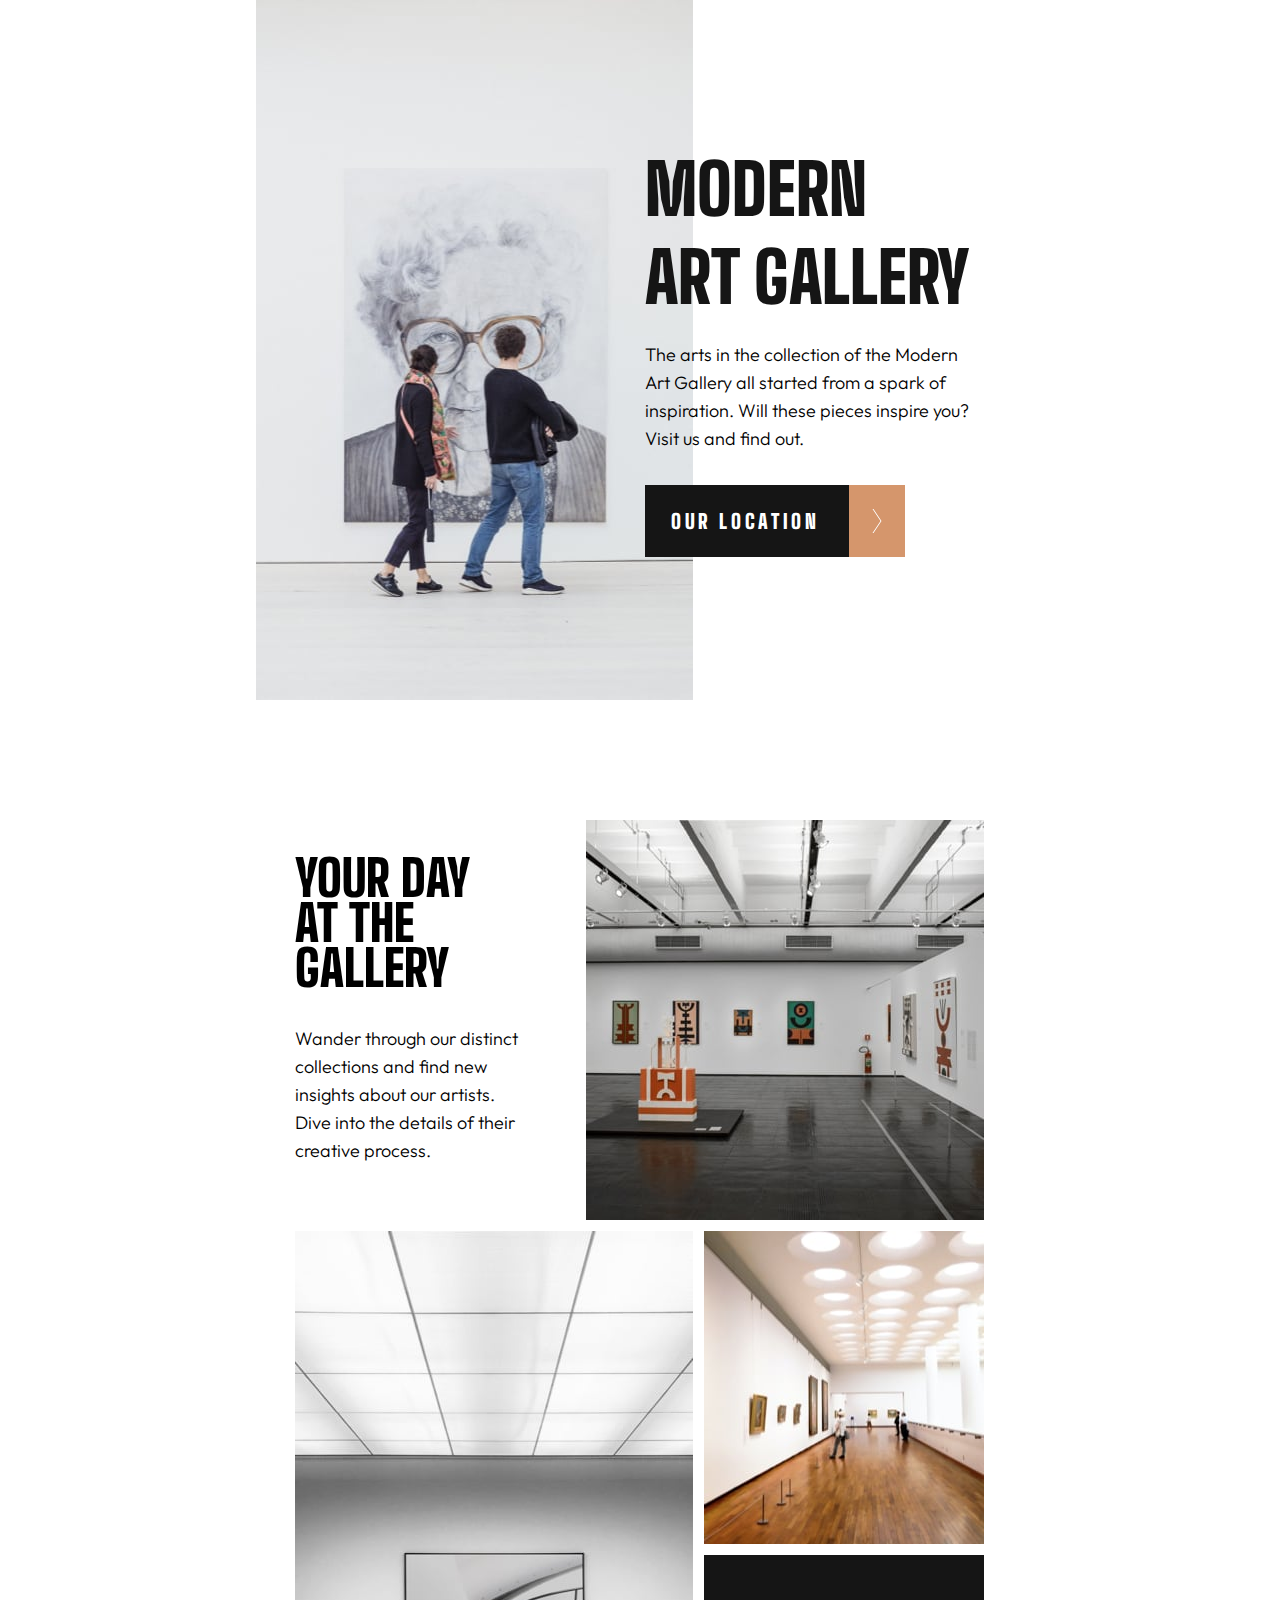
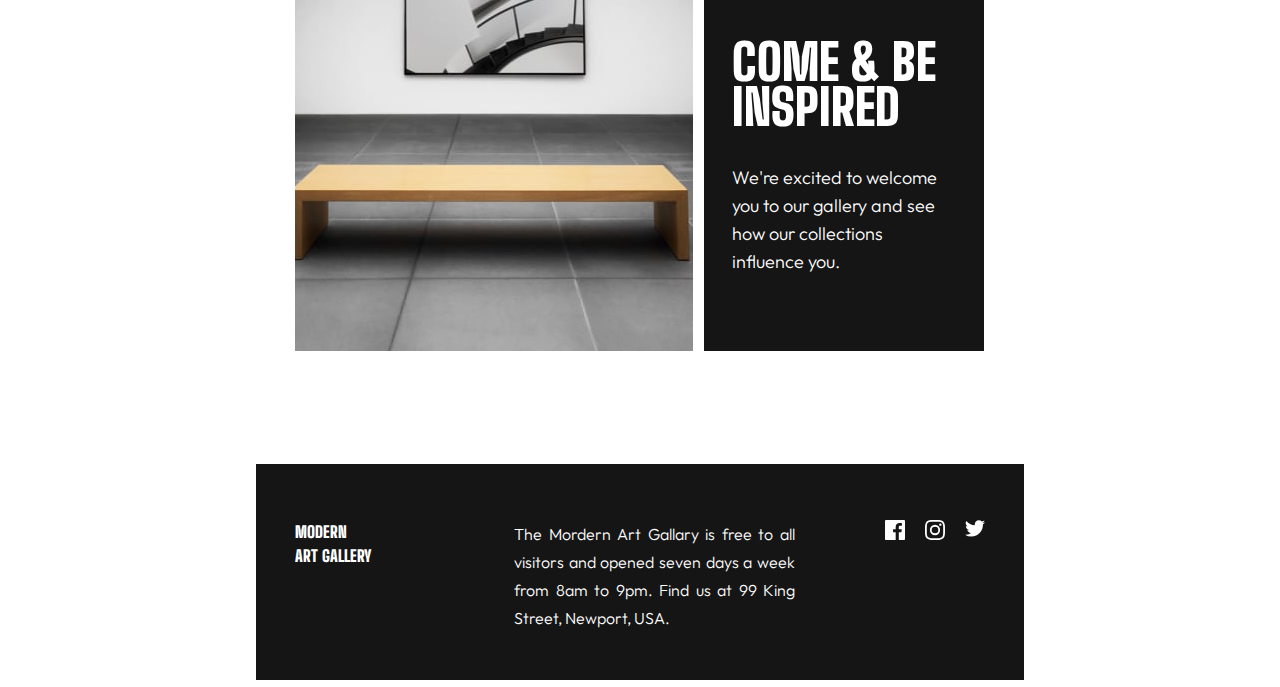
==== commit ba5331b9: "Good to go" ====
--- a/project-1.1/gallary.html
+++ b/project-1.1/gallary.html
@@ -54,9 +54,9 @@
             
             <div id="gallery-room-foot">
                 <h1 class="medium-heading">COME & BE INSPIRED</h1>
-                <P>We're excited to welcome you to our gallery 
+                <p>We're excited to welcome you to our gallery 
                     and see how our collections influence you.
-                </P>
+                </p>
             </div>
         </div>
         <footer id="main-footer">
--- a/project-1.1/gallary-styles.css
+++ b/project-1.1/gallary-styles.css
@@ -6,13 +6,15 @@
 }
 /* GENERAL SET UP */
 h1{
-    font-family: 'Big Shoulders Display', cursive;
+    font-family: 'Big Shoulders Display', sans-serif;
     font-size: 96px;
     line-height: 88px;
-}
-.large-heading{font: 70px; line-height: 70px;}
-.medium-heading{font-size: 60px; line-height: 60px;}
-.small-heading{font-size: 36px; line-height: 36px;}
+    font-weight: 900;
+}
+
+.large-heading{font: 70px; line-height: 70px; font-weight: 900;}
+.medium-heading{font-size: 60px; line-height: 50px; font-weight: 900;}
+.small-heading{font-size: 36px; line-height: 36px; font-weight: 900;}
 
 
 p{
@@ -24,6 +26,7 @@
 .small-p{
     font-size: 18px;
     line-height: 28px;
+    font-weight: 300;
 }
 
 html{
@@ -54,6 +57,9 @@
     width: 1440px;
     position: relative;
 }
+
+/* Styling the main header
+========================== */
 
 header{
     position: relative;
@@ -127,7 +133,7 @@
 #location-dir:hover{
     background-color:var(--black);
 }
-#location-main-a{
+#location-main-a{           /* location text*/
     display: block;
     font-family: 'Big Shoulders Display', cursive;
     font-weight: 800;
@@ -153,6 +159,7 @@
     transform: translate(-50%, -50%);
 }
 
+/* Styling Gallery room */
 #gallery-room{
     width: 1110px;
     height: 1150px;
@@ -164,8 +171,6 @@
     width: 350px;
     height: 280px;
     float: left;
-    
-    
 }
 #gallery-room-foot{
     background-color: var(--black);
@@ -184,6 +189,8 @@
 #img-2{position: absolute; left: 0; bottom: 0;}
 #img-3{position: absolute; right: 0; top: 430px;}
 
+/* Styling the main footer 
+============================*/
 #main-footer{
     background-color: var(--black);
     color: var(--white);
@@ -219,6 +226,9 @@
     line-height: 24px;
 }
 #main-footer-content p{display:block; width: 430px; height: 84px; float: right; margin-top: 0;}
+
+/* styling social media icons */
+
 #social{
      width: 100px;
     height: 20px;
@@ -251,7 +261,8 @@
     .medium-heading{font-size: 50px; line-height: 45px; font-weight: 900;}
     .small-heading{font-size: 36px;}
 
-    /* Arranging body items */
+    /* Arranging body items 
+    =======================*/
     body{
         width: 100vw;
         margin-top: 0; 
@@ -294,14 +305,6 @@
     #img-hero-pc{display: none;}
     .img-pc{display: none;}
 
-    /* Arranging header */
-    #main-header-text{
-        position: absolute;
-        width: 339px;
-        height: 410px;
-        left: 389px;
-        top: 145px;
-    }
     
     /* Arranging Gallery room */
     #gallery-room-head{
@@ -311,8 +314,11 @@
         top: 36px;
         left: 0;
     }
-    #location-main{left: 0;}
-
+
+    #gallery-room-head h1{
+        margin-top: 0;
+    }
+    
     #gallery-room-foot{
         background-color: var(--black);
         color: var(--white);
@@ -326,6 +332,7 @@
         bottom: 0;
     }
     #gallery-room-foot h1{margin-top: 0;}
+    
     #img-1{
         position: absolute;
         top: 0;
@@ -333,8 +340,19 @@
     }
     #img-2{position: absolute; left: 0; bottom: 0;}
     #img-3{position: absolute; right: 0; top: 411px;}
+
+    /* Arranging main header 
+    =======================*/
+    #main-header-text{
+        position: absolute;
+        width: 339px;
+        height: 410px;
+        left: 389px;
+        top: 145px;
+    }
     #main-header-text h1{
-        position: relative;
+        position: absolute;
+        top: 0;
         font-size: 70px;
         width: 100%;
         mix-blend-mode: normal;
@@ -342,10 +360,18 @@
     }
     #main-header-text p{
         font-size: 18px;
-        position: relative;
-        width: 100%;
-    }
-    
+        position: absolute;
+        left: 0;
+        margin-bottom: 0;
+        top: calc(130px + 48px);
+        width: 100%;
+    }
+
+    #location-main{left: 0; margin-top: 32px;}
+    
+    /* Arranging main footer 
+    =========================*/
+
     #main-footer{
         margin-top: -100px;
         width: 100%;
@@ -370,7 +396,7 @@
     }
     
     #main-footer-content h1 { width: 200px; height: 40px; float: left; margin-top: 0;}
-    #main-footer-content p{ width: 281px; height: 104px; float: right; margin-top: 0; font-size: 16px;}
+    #main-footer-content p{ width: 281px; height: 104px; float: right; margin-top: 0; font-size: 16px; text-align: justify;}
     #social{
         width: 100px;
         height: 20px;
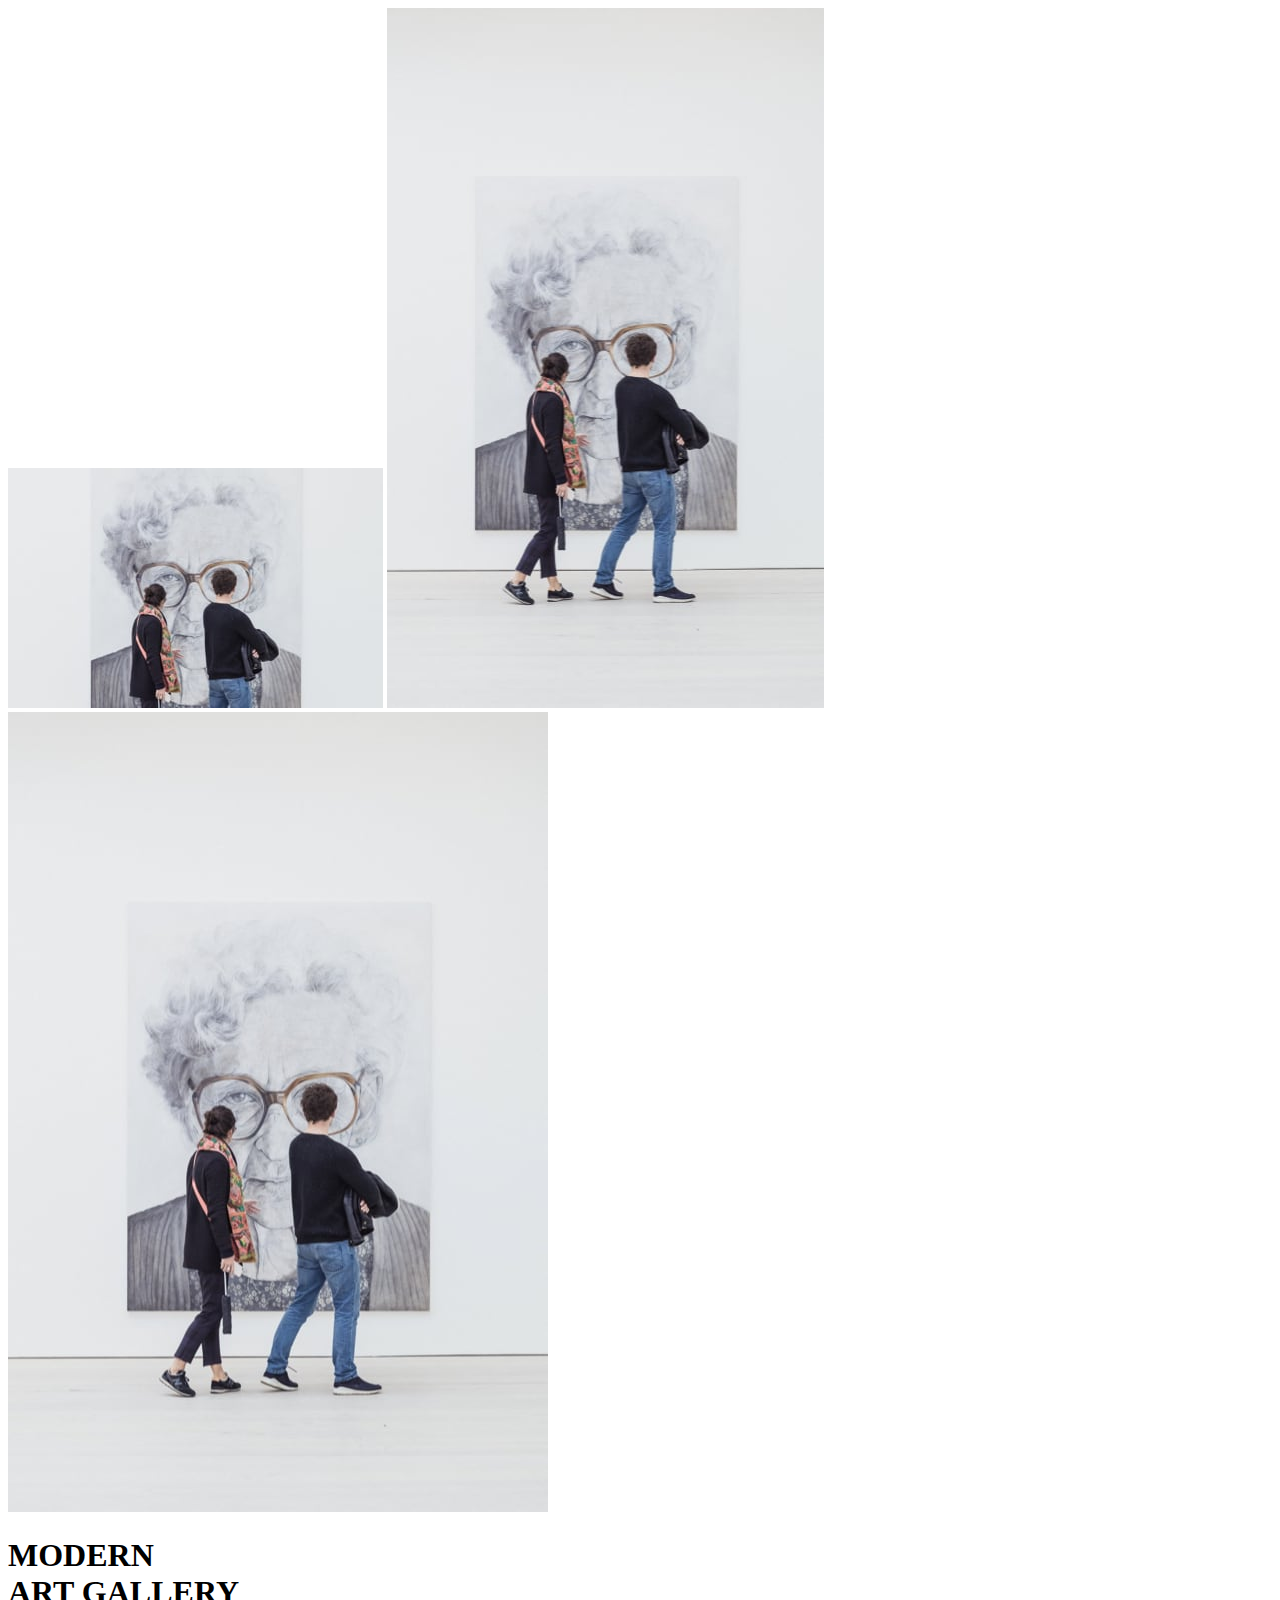
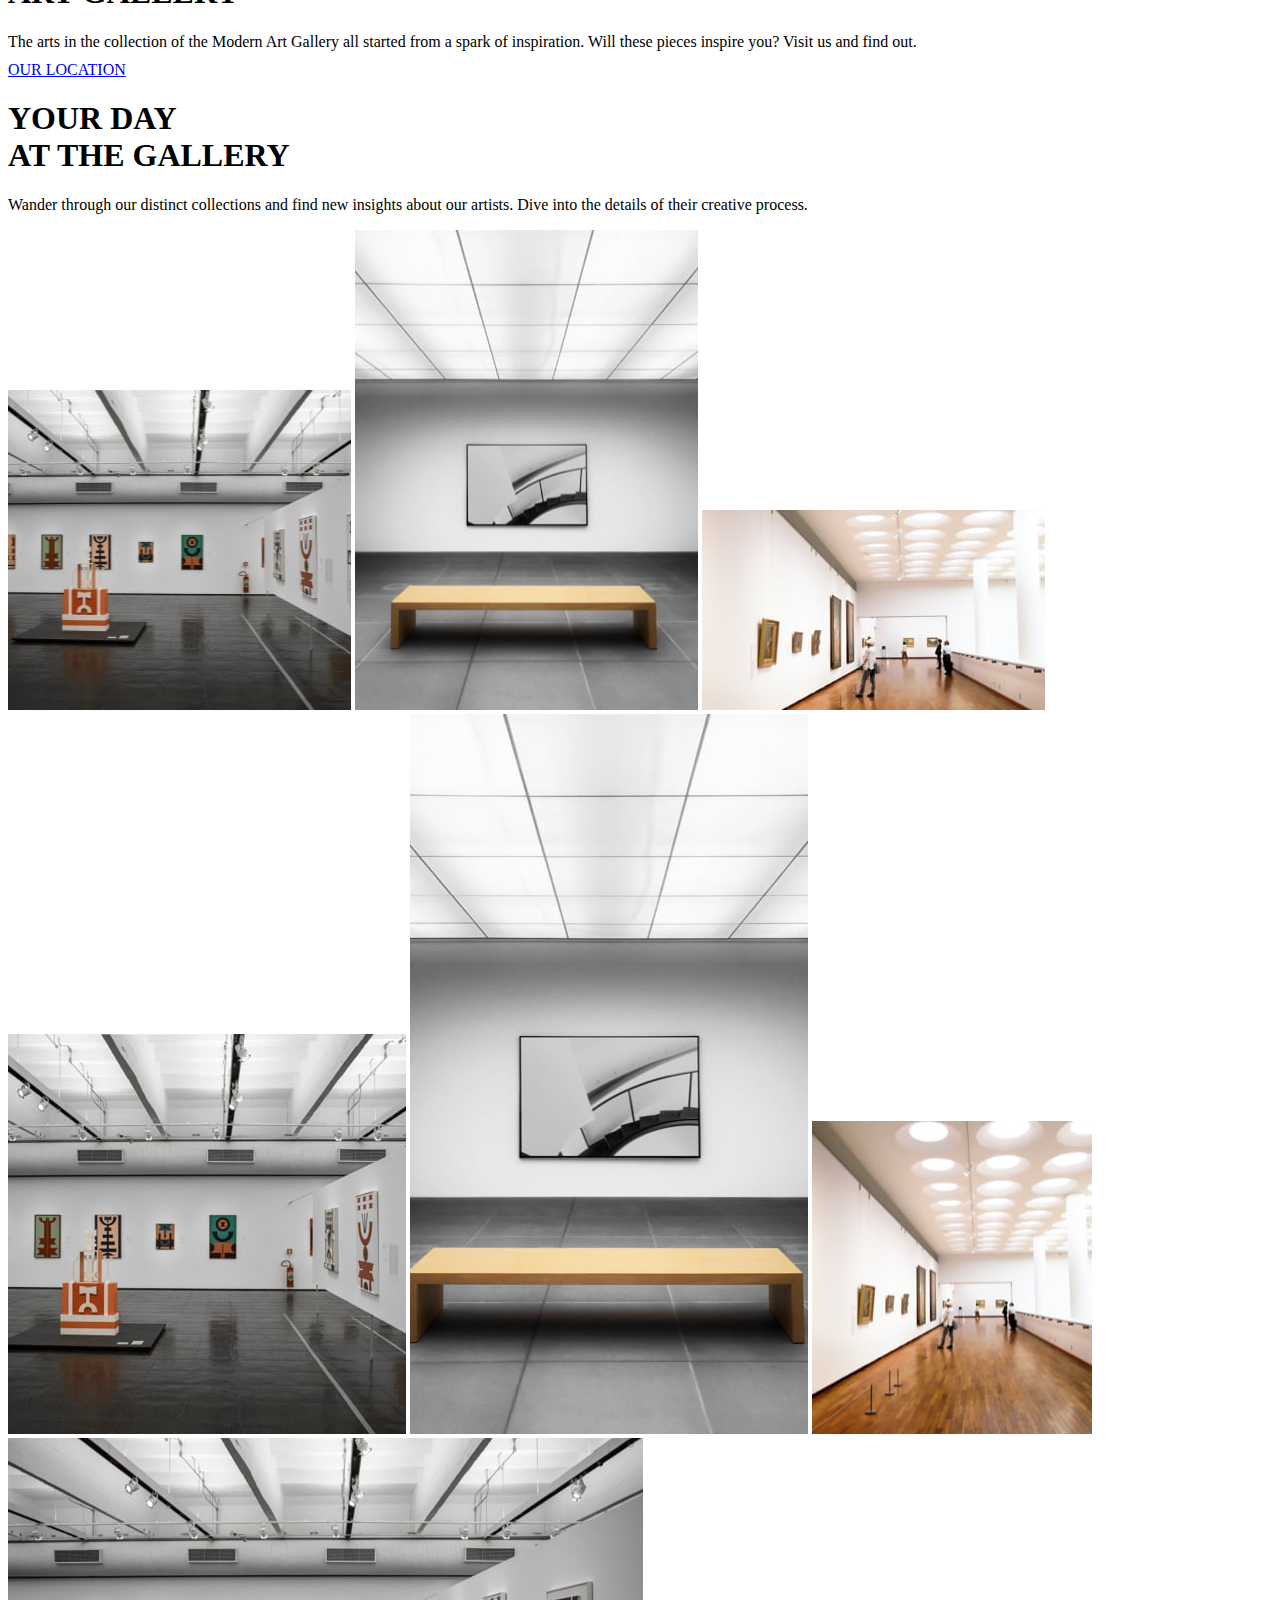
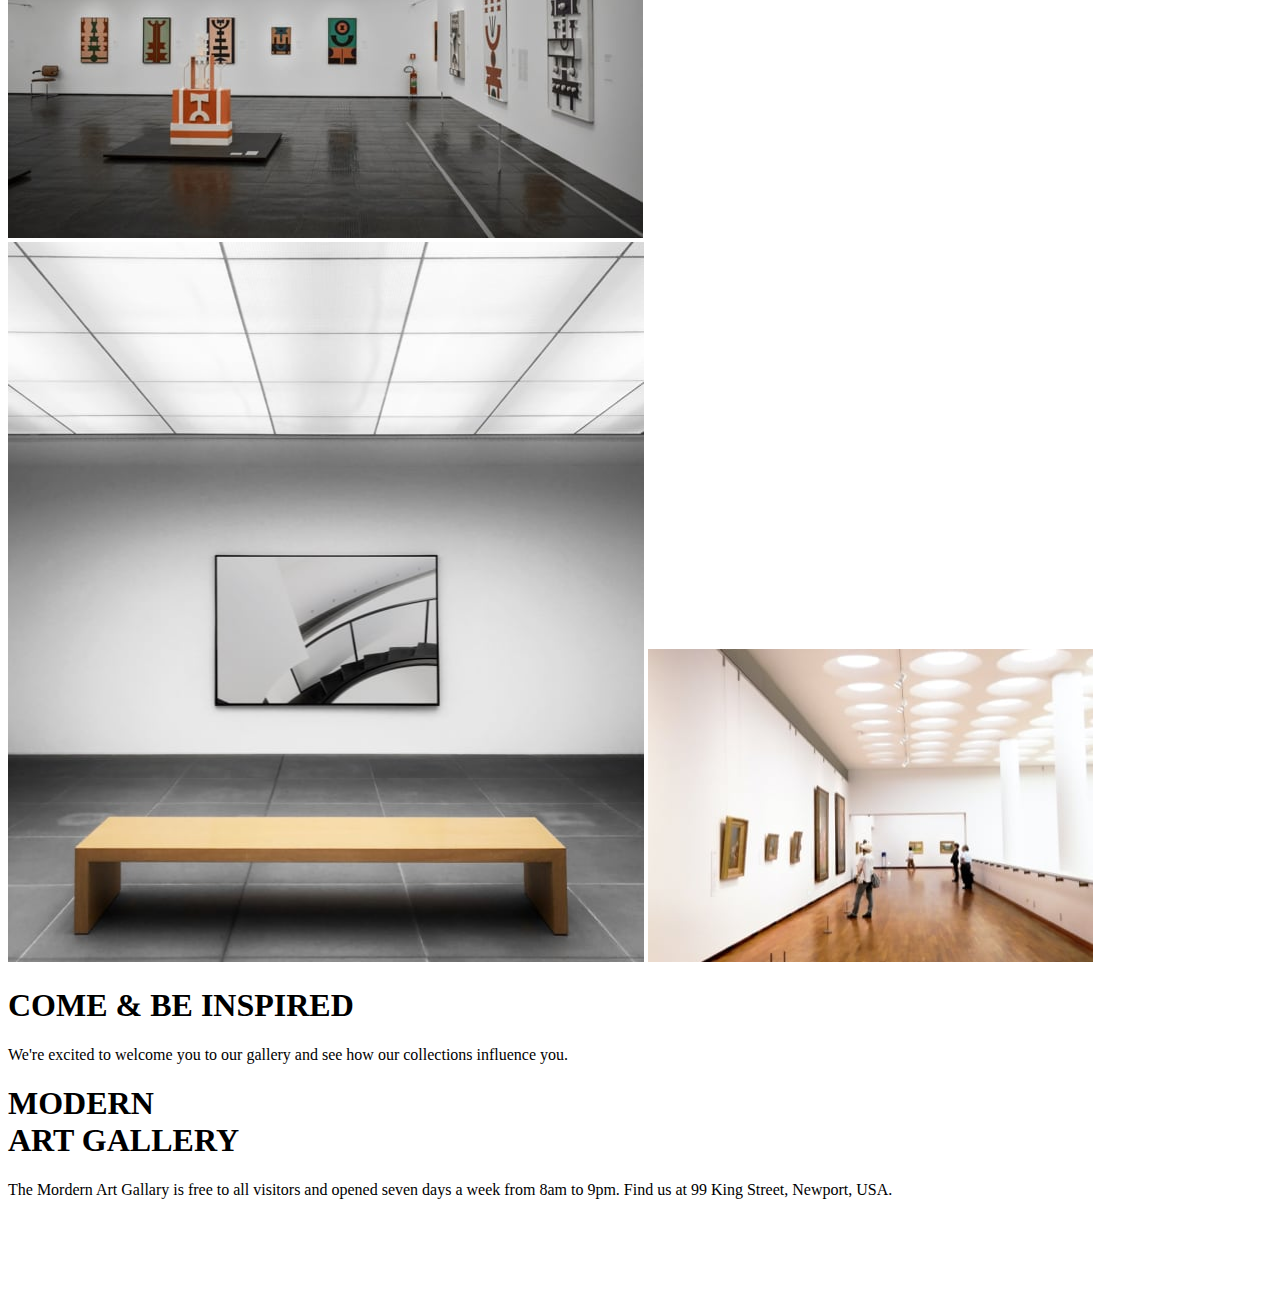
==== commit 6936217f: "final touches" ====
--- a/project-1.1/gallary.html
+++ b/project-1.1/gallary.html
@@ -9,7 +9,7 @@
     <link rel="preconnect" href="https://fonts.googleapis.com">
     <link rel="preconnect" href="https://fonts.gstatic.com" crossorigin>
     <link href="https://fonts.googleapis.com/css2?family=Big+Shoulders+Display:wght@900&family=Outfit:wght@300&display=swap" rel="stylesheet">
-    <link rel="stylesheet" href="./gallary-styles.css">
+    <link rel="stylesheet" href="./gallery-styles.css">
 </head>
 <body>
     <div id="container-1">
